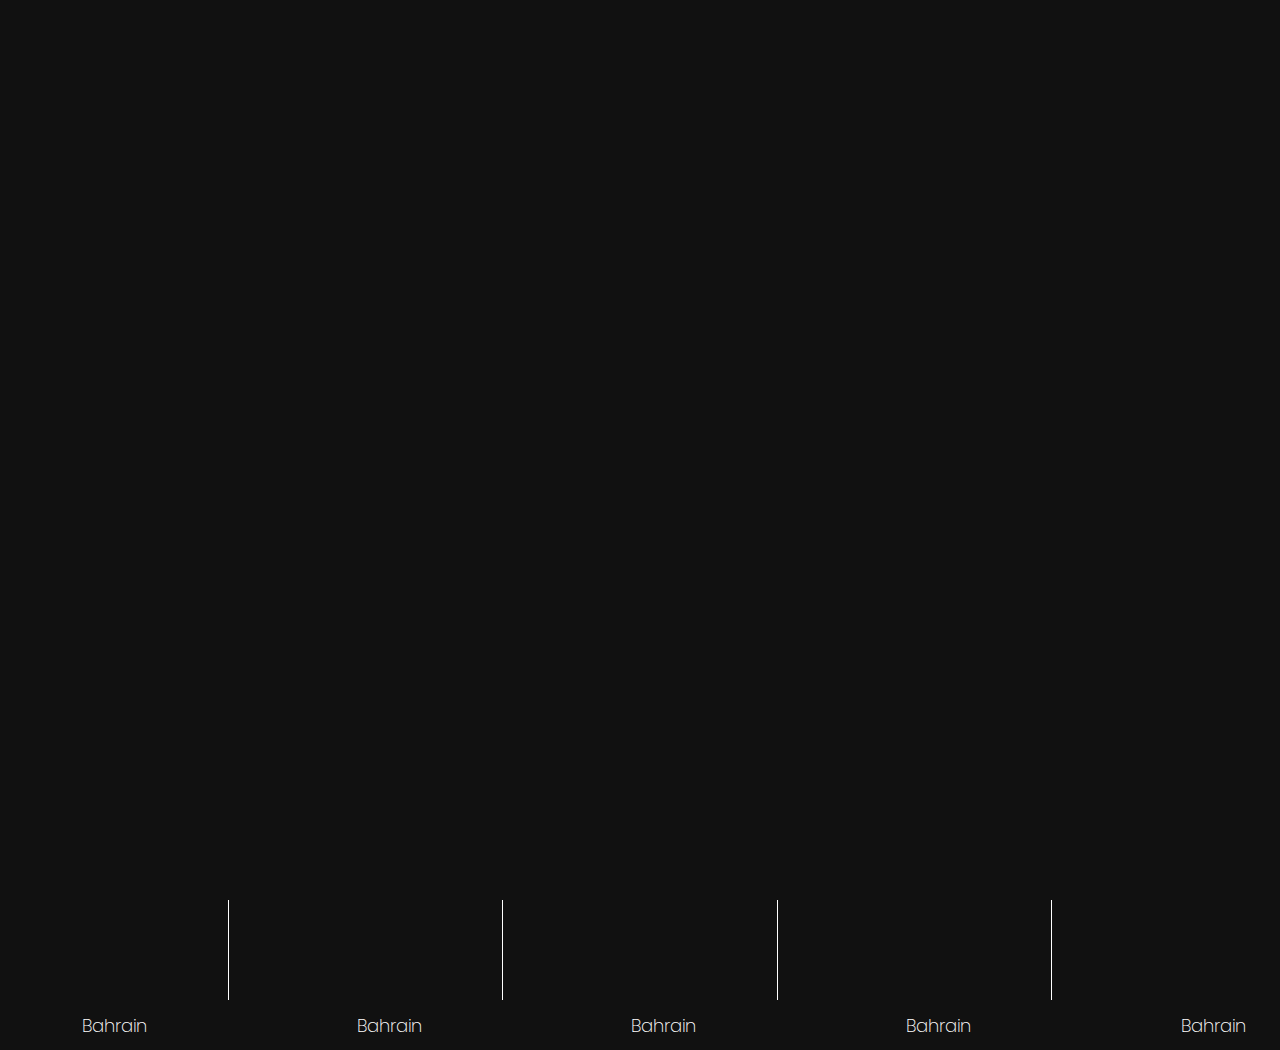
==== index.html @ ccf72995 "Add logo to header Add responsive header" ====
<!DOCTYPE html>
<html lang="en">
<head>
    <meta charset="UTF-8">
    <meta name="viewport" content="width=device-width, initial-scale=1.0">
    <title>Over Takes</title>
    <link rel="stylesheet" href="style.css">
    
</head>
<body>
<div class="animation">
    <div class="left-part-animation"></div>
    <div class="right-part-animation"></div>
</div>

<header>
    <div class="logo">
        <span><a href="#" class="logo-text logo-a poppins-black-italic">OVER&nbsp;</a></span><span><a href="#" class="logo-text logo-b poppins-black-italic">TAKES</a></span>
        <span><a href="#" class="logo-text-small logo-a poppins-black-italic">O</a></span><span><a href="#" class="logo-text-small logo-b poppins-black-italic">T</a></span>

    </div>

    <!-- <h1>Over Takes</h1> -->
    <div class="mid">
        <a>Accueil</a>
        <a>Circuits</a>
        <a>Actualité</a>
        <a>Contact</a>
    </div>

    <div class="profil">
    </div>
</header>

<div class="video-container">
    <div class="fade"></div>
    <video src="media/video/Skyfall  F1 Edit.mp4" autoplay muted loop></video>
</div>

<h2 class="circuit">CIRCUITS</h2>
<div class="circuit-container">
    <div class="line n1">
        <div class="circuit-card">
            <img src="media/Circuit/image.png" alt="Img-circuit" class="img-circuit">
            <div class="info-circuit">
                <img src="media/Flag/bahrain.png" class="flag-circuit" alt="Flag Circuit">
                <h2>Bahrain</h2>
            </div>
        </div>
        <div class="barre"></div>
        <div class="circuit-card">
            <img src="media/Circuit/saudi.png" alt="Img-circuit" class="img-circuit">
            <div class="info-circuit">
                <img src="media/Flag/saudi.png" class="flag-circuit" alt="Flag Circuit">
                <h2>Saudi</h2>
            </div>
        </div>
        <div class="barre"></div>
        <div class="circuit-card">
            <img src="media/Circuit/australian.png" alt="Img-circuit" class="img-circuit">
            <div class="info-circuit">
                <img src="media/Flag/australian.png" class="flag-circuit" alt="Flag Circuit">
                <h2>Australian</h2>
            </div>
        </div>
        <div class="barre"></div>
        <div class="circuit-card">
            <div class="img-circuit"></div>
            <div class="info-circuit">
                <div class="flag-circuit">

                </div>
                <h2>Bahrain</h2>
            </div>
        </div>
        <div class="barre"></div>
        <div class="circuit-card last">
            <div class="img-circuit"></div>
            <div class="info-circuit">
                <div class="flag-circuit">

                </div>
                <h2>Bahrain</h2>
            </div>
        </div>
    </div>
    <div class="line n1">
        <div class="circuit-card">
            <div class="img-circuit"></div>
            <div class="info-circuit">
                <div class="flag-circuit">

                </div>
                <h2>Bahrain</h2>
            </div>
        </div>
        <div class="barre"></div>
        <div class="circuit-card">
            <div class="img-circuit"></div>
            <div class="info-circuit">
                <div class="flag-circuit">

                </div>
                <h2>Bahrain</h2>
            </div>
        </div>
        <div class="barre"></div>
        <div class="circuit-card">
            <div class="img-circuit"></div>
            <div class="info-circuit">
                <div class="flag-circuit">

                </div>
                <h2>Bahrain</h2>
            </div>
        </div>
        <div class="barre"></div>
        <div class="circuit-card">
            <div class="img-circuit"></div>
            <div class="info-circuit">
                <div class="flag-circuit">

                </div>
                <h2>Bahrain</h2>
            </div>
        </div>
        <div class="barre"></div>
        <div class="circuit-card last">
            <div class="img-circuit"></div>
            <div class="info-circuit">
                <div class="flag-circuit">

                </div>
                <h2>Bahrain</h2>
            </div>
        </div>
    </div>
    <div class="line n1">
        <div class="circuit-card">
            <div class="img-circuit"></div>
            <div class="info-circuit">
                <div class="flag-circuit">

                </div>
                <h2>Bahrain</h2>
            </div>
        </div>
        <div class="barre"></div>
        <div class="circuit-card">
            <div class="img-circuit"></div>
            <div class="info-circuit">
                <div class="flag-circuit">

                </div>
                <h2>Bahrain</h2>
            </div>
        </div>
        <div class="barre"></div>
        <div class="circuit-card">
            <div class="img-circuit"></div>
            <div class="info-circuit">
                <div class="flag-circuit">

                </div>
                <h2>Bahrain</h2>
            </div>
        </div>
        <div class="barre"></div>
        <div class="circuit-card">
            <div class="img-circuit"></div>
            <div class="info-circuit">
                <div class="flag-circuit">

                </div>
                <h2>Bahrain</h2>
            </div>
        </div>
        <div class="barre"></div>
        <div class="circuit-card last">
            <div class="img-circuit"></div>
            <div class="info-circuit">
                <div class="flag-circuit">

                </div>
                <h2>Bahrain</h2>
            </div>
        </div>
    </div>
    
</div>
</body>
</html>
---- style.css ----
@import url('https://fonts.googleapis.com/css2?family=Poppins:wght@300;400;500;600;700&display=swap');


*, body {
    padding: 0;
    margin: 0;
    font-family: 'Poppins', sans-serif;
}

body {
    width: 100%;
    min-height: 100vh;
    background-color: #111111;
}
.animation {
    position: fixed;
    top: 0;
    left: 0;
    width: 100%;
    height: 100%;
    z-index: 10000;
    overflow: hidden; /* Cela cache les parties qui dépassent du cadre */
}

.left-part-animation, .right-part-animation {
    position: absolute; /* Changez de 'fixed' à 'absolute' pour pouvoir animer */
    top: 0;
    width: 50%;
    height: 100%;
    animation-duration: 1s; /* Durée de l'animation */
    animation-fill-mode: forwards; /* Laissez les éléments dans leur état final après l'animation */
}

.left-part-animation {
    left: 0;
    background: #111111;
    animation-name: slideOutLeft;
    animation-delay: 1s;
}

.right-part-animation {
    right: 0;
    background: #111111;
    animation-name: slideOutRight;
    animation-delay: 1s;
}

@keyframes slideOutLeft {
    from {
        transform: translateX(0);
    }
    to {
        transform: translateX(-100%);
        display: none;
    }
}

@keyframes slideOutRight {
    from {
        transform: translateX(0);
    }
    to {
        transform: translateX(100%); /* Déplacez la partie droite hors du cadre */
        display: none;
    }
}



header {
    position: fixed;
    width: 100%;
    display: flex;
    height: 80px;
    justify-content: space-between;
    align-items: center;
    z-index: 1000;
}

header .logo {
    display: block;
    font-size: 40px;
    margin-left: 25px;
}

header .logo-text {
    float: left;
}

header .logo-text-small {
    float: left;
    display: none;
}

header .logo-a {
    text-decoration: none;
    color: white;
}

header .logo-b {
    text-decoration: none;
    color: red;
}





header .mid {
    display: flex;
    justify-content: space-around;
    align-items: center;
    width: 450px;
    margin-top: 15px;
    transform: translateX(-15%);
    color: white;
}

header .mid a {
    font-size: 18px;
    font-weight: 100;
}

header .profil {
    width: 50px;
    height: 50px;
    border-radius: 25px;
    background-color: aqua;
    margin-right: 25px;
}

.video-container {
    position: relative; 
    width: 100%;
    max-width: 1920px;
}

.video-container video {
    width: 100%;
}

.fade {
    position: absolute; 
    top: 0;
    left: 0;
    width: 100%;
    height: 100%;
    background: linear-gradient(to bottom, #0707077e 0%, rgba(255, 255, 255, 0) 10%, #111111 100%);
}


.circuit { 
    color : white;
    font-size: 45px;
    font-weight: 300;
    font-style: italic;
    margin-left: 75px ;
}

.circuit:hover {
    transform: scale(2);
}
.circuit-container {
    width: 100%;
    max-width: 1920px;
    height: 800px;
    display: flex;
    flex-direction: column;
    align-items: center;
} 

.line {
    display : flex;
    width: 1350px;
    margin-top: 25px;
    justify-content: space-around;
}

.circuit-card {
    width: 230px;
    height: 250px;
    display: flex;
    flex-direction: column;
    justify-content: center;
    align-items: center;
    position: relative;
}

.barre {
    width: 0;
    height: 70%;
    margin-top: 25px;
    border-right: 1px solid white;    
}

.img-circuit {
    width: 90%;
    
}

.info-circuit {
    position: absolute;
    bottom: 0;
    left: 25px;
    width: 85%;
    height: 20%;
    display: flex;
    align-items: center;
    padding-left: 5%;
    margin-top: 10px;
}
.info-circuit .flag-circuit {
    width: 50px;
    height: 35px;
}
.info-circuit h2{
    color: white;
    font-size: 18px;
    font-weight: 200;
    margin-left: 20px;
}


@media screen and (max-width: 1000px) {
    header .mid {
        display: none;
    }
    
}


@media screen and (max-width: 600px) {
    header .logo-text {
        display: none;
    }
    header .logo-text-small {
        display: block;
    }    
}




.poppins-black-italic {
    font-family: "Poppins", sans-serif;
    font-weight: 900;
    font-style: italic;
  }
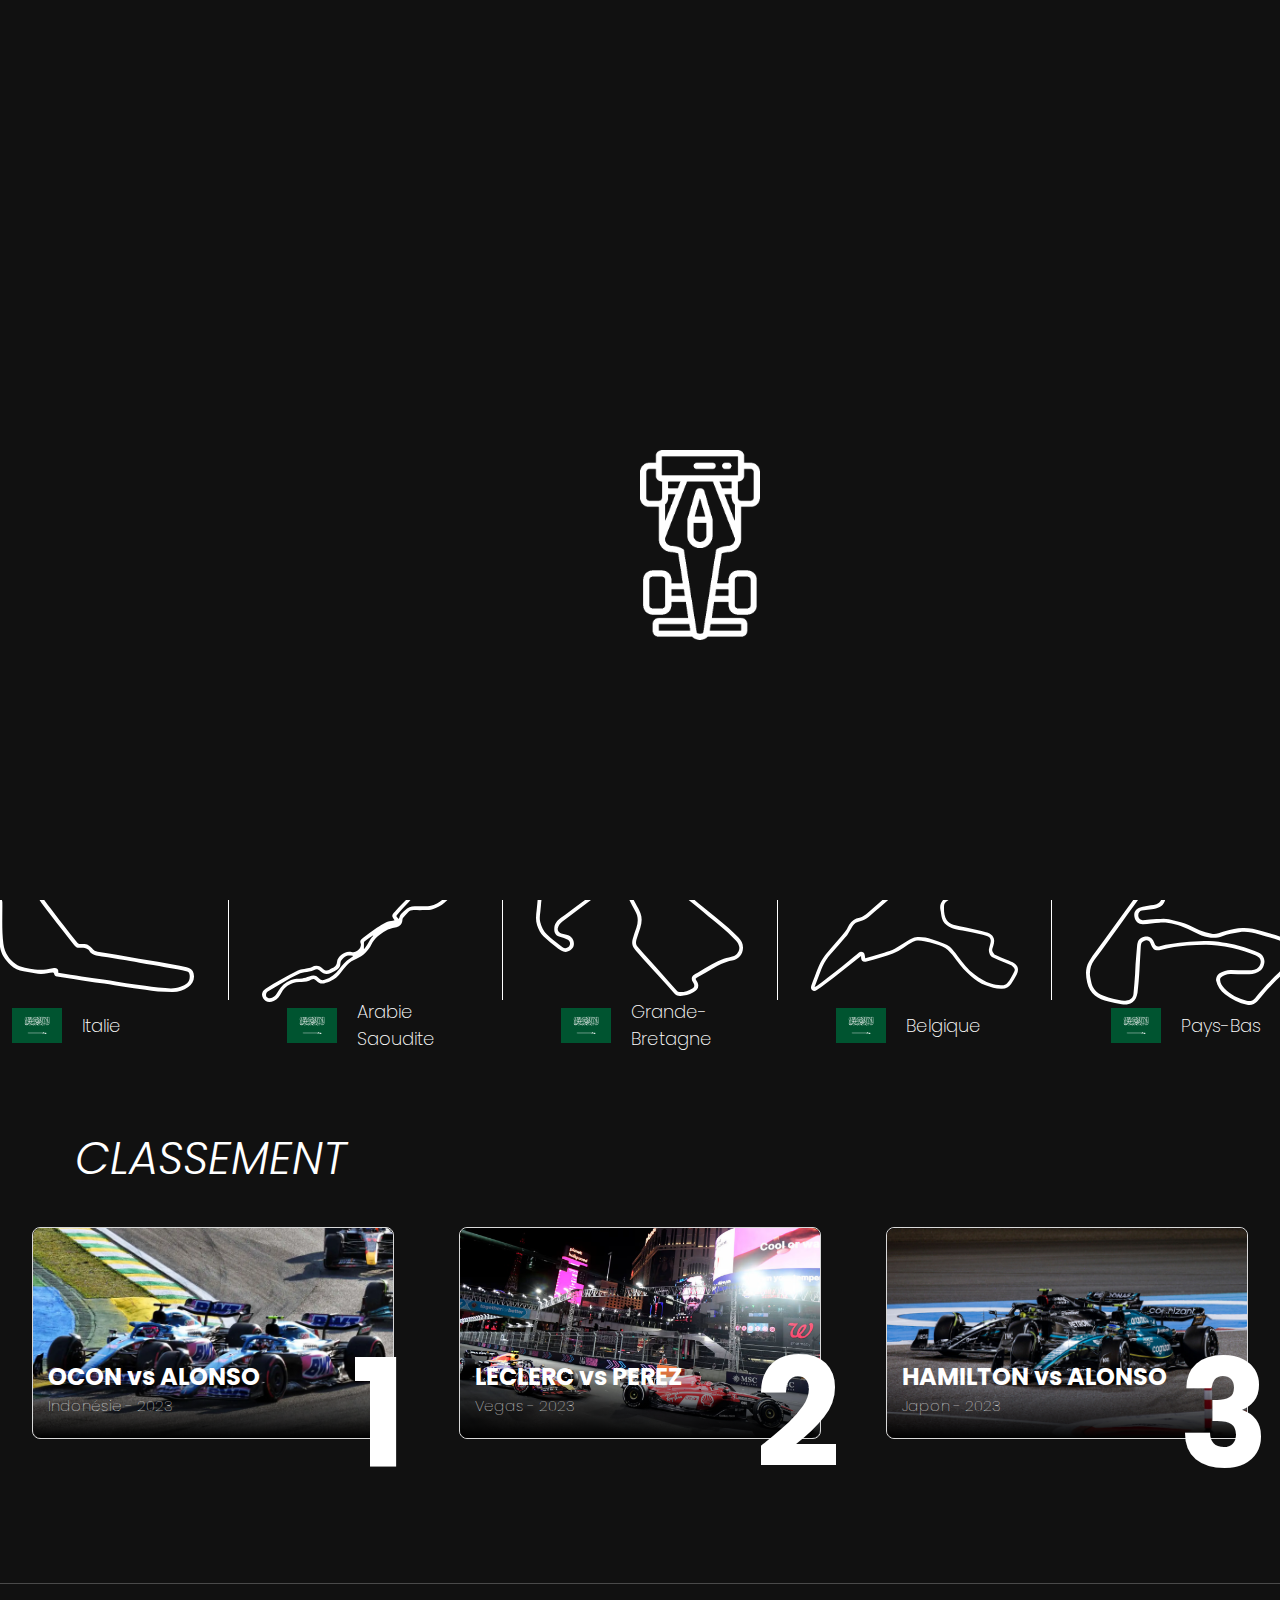
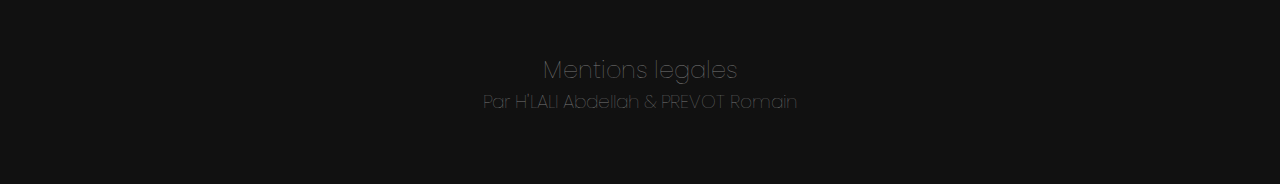
==== commit d7c77bb1: "Second version: update homepage" ====
--- a/index.html
+++ b/index.html
@@ -5,22 +5,18 @@
     <meta name="viewport" content="width=device-width, initial-scale=1.0">
     <title>Over Takes</title>
     <link rel="stylesheet" href="style.css">
-    
 </head>
 <body>
 <div class="animation">
-    <div class="left-part-animation"></div>
-    <div class="right-part-animation"></div>
-</div>
-
-<header>
+    <img src="media/Icon/car2.png" alt="car" class="car-animation">
+    <div class="traine"></div>
+</div>
+
+<header id="Header" class="Header">
     <div class="logo">
         <span><a href="#" class="logo-text logo-a poppins-black-italic">OVER&nbsp;</a></span><span><a href="#" class="logo-text logo-b poppins-black-italic">TAKES</a></span>
         <span><a href="#" class="logo-text-small logo-a poppins-black-italic">O</a></span><span><a href="#" class="logo-text-small logo-b poppins-black-italic">T</a></span>
-
-    </div>
-
-    <!-- <h1>Over Takes</h1> -->
+    </div>
     <div class="mid">
         <a>Accueil</a>
         <a>Circuits</a>
@@ -41,152 +37,169 @@
 <div class="circuit-container">
     <div class="line n1">
         <div class="circuit-card">
-            <img src="media/Circuit/image.png" alt="Img-circuit" class="img-circuit">
+            <img src="media/Circuit/AustraliaTrack.svg" alt="Img-circuit" class="img-circuit">
+            <div class="info-circuit">
+                <img src="media/Flag/australian.png" class="flag-circuit" alt="Flag Circuit">
+                <h2>Australie</h2>
+            </div>
+        </div>
+        <div class="barre"></div>
+        <div class="circuit-card">
+            <img src="media/Circuit/AustriaTrack.svg" alt="Img-circuit" class="img-circuit">
             <div class="info-circuit">
                 <img src="media/Flag/bahrain.png" class="flag-circuit" alt="Flag Circuit">
+                <h2>Autriche</h2>
+            </div>
+        </div>
+        <div class="barre"></div>
+        <div class="circuit-card">
+            <img src="media/Circuit/BahreinTrack.svg" alt="Img-circuit" class="img-circuit">
+            <div class="info-circuit">
+                <img src="media/Flag/saudi.png" class="flag-circuit" alt="Flag Circuit">
                 <h2>Bahrain</h2>
             </div>
         </div>
         <div class="barre"></div>
         <div class="circuit-card">
-            <img src="media/Circuit/saudi.png" alt="Img-circuit" class="img-circuit">
-            <div class="info-circuit">
-                <img src="media/Flag/saudi.png" class="flag-circuit" alt="Flag Circuit">
-                <h2>Saudi</h2>
-            </div>
-        </div>
-        <div class="barre"></div>
-        <div class="circuit-card">
-            <img src="media/Circuit/australian.png" alt="Img-circuit" class="img-circuit">
-            <div class="info-circuit">
-                <img src="media/Flag/australian.png" class="flag-circuit" alt="Flag Circuit">
-                <h2>Australian</h2>
-            </div>
-        </div>
-        <div class="barre"></div>
-        <div class="circuit-card">
-            <div class="img-circuit"></div>
-            <div class="info-circuit">
-                <div class="flag-circuit">
-
-                </div>
-                <h2>Bahrain</h2>
+            <img src="media/Circuit/BakuCityTrack.svg" alt="Img-circuit" class="img-circuit">
+            <div class="info-circuit">
+                <img src="media/Flag/saudi.png" class="flag-circuit" alt="Flag Circuit">
+                <h2>AzerbaÃ¯djan</h2>
             </div>
         </div>
         <div class="barre"></div>
         <div class="circuit-card last">
-            <div class="img-circuit"></div>
-            <div class="info-circuit">
-                <div class="flag-circuit">
-
-                </div>
-                <h2>Bahrain</h2>
+            <img src="media/Circuit/BarcelonaCatalunyaTrack.svg" alt="Img-circuit" class="img-circuit">
+            <div class="info-circuit">
+                <img src="media/Flag/saudi.png" class="flag-circuit" alt="Flag Circuit">
+                <h2>Espagne</h2>
             </div>
         </div>
     </div>
     <div class="line n1">
         <div class="circuit-card">
-            <div class="img-circuit"></div>
-            <div class="info-circuit">
-                <div class="flag-circuit">
-
-                </div>
-                <h2>Bahrain</h2>
-            </div>
-        </div>
-        <div class="barre"></div>
-        <div class="circuit-card">
-            <div class="img-circuit"></div>
-            <div class="info-circuit">
-                <div class="flag-circuit">
-
-                </div>
-                <h2>Bahrain</h2>
-            </div>
-        </div>
-        <div class="barre"></div>
-        <div class="circuit-card">
-            <div class="img-circuit"></div>
-            <div class="info-circuit">
-                <div class="flag-circuit">
-
-                </div>
-                <h2>Bahrain</h2>
-            </div>
-        </div>
-        <div class="barre"></div>
-        <div class="circuit-card">
-            <div class="img-circuit"></div>
-            <div class="info-circuit">
-                <div class="flag-circuit">
-
-                </div>
-                <h2>Bahrain</h2>
+            <img src="media/Circuit/CanadaTrack.svg" alt="Img-circuit" class="img-circuit">
+            <div class="info-circuit">
+                <img src="media/Flag/saudi.png" class="flag-circuit" alt="Flag Circuit">
+                <h2>Canada</h2>
+            </div>
+        </div>
+        <div class="barre"></div>
+        <div class="circuit-card">
+            <img src="media/Circuit/HungaryTrack.svg" alt="Img-circuit" class="img-circuit" style="transform: scale(0.6);">
+            <div class="info-circuit">
+                <img src="media/Flag/saudi.png" class="flag-circuit" alt="Flag Circuit">
+                <h2>Hongrie</h2>
+            </div>
+        </div>
+        <div class="barre"></div>
+        <div class="circuit-card">
+            <img src="media/Circuit/ImolaTrack.svg" alt="Img-circuit" class="img-circuit">
+            <div class="info-circuit">
+                <img src="media/Flag/saudi.png" class="flag-circuit" alt="Flag Circuit">
+                <h2>Emilie-Romagne</h2>
+            </div>
+        </div>
+        <div class="barre"></div>
+        <div class="circuit-card">
+            <img src="media/Circuit/MiamiTrack.svg" alt="Img-circuit" class="img-circuit">
+            <div class="info-circuit">
+                <img src="media/Flag/saudi.png" class="flag-circuit" alt="Flag Circuit">
+                <h2>Miami</h2>
             </div>
         </div>
         <div class="barre"></div>
         <div class="circuit-card last">
-            <div class="img-circuit"></div>
-            <div class="info-circuit">
-                <div class="flag-circuit">
-
-                </div>
-                <h2>Bahrain</h2>
+            <img src="media/Circuit/MonacoTrack.svg" alt="Img-circuit" class="img-circuit">
+            <div class="info-circuit">
+                <img src="media/Flag/saudi.png" class="flag-circuit" alt="Flag Circuit">
+                <h2>Monaco</h2>
             </div>
         </div>
     </div>
     <div class="line n1">
         <div class="circuit-card">
-            <div class="img-circuit"></div>
-            <div class="info-circuit">
-                <div class="flag-circuit">
-
-                </div>
-                <h2>Bahrain</h2>
-            </div>
-        </div>
-        <div class="barre"></div>
-        <div class="circuit-card">
-            <div class="img-circuit"></div>
-            <div class="info-circuit">
-                <div class="flag-circuit">
-
-                </div>
-                <h2>Bahrain</h2>
-            </div>
-        </div>
-        <div class="barre"></div>
-        <div class="circuit-card">
-            <div class="img-circuit"></div>
-            <div class="info-circuit">
-                <div class="flag-circuit">
-
-                </div>
-                <h2>Bahrain</h2>
-            </div>
-        </div>
-        <div class="barre"></div>
-        <div class="circuit-card">
-            <div class="img-circuit"></div>
-            <div class="info-circuit">
-                <div class="flag-circuit">
-
-                </div>
-                <h2>Bahrain</h2>
+            <img src="media/Circuit/MonzaTrack.svg" alt="Img-circuit" class="img-circuit">
+            <div class="info-circuit">
+                <img src="media/Flag/saudi.png" class="flag-circuit" alt="Flag Circuit">
+                <h2>Italie</h2>
+            </div>
+        </div>
+        <div class="barre"></div>
+        <div class="circuit-card">
+            <img src="media/Circuit/SaudiArabiaTrack.svg" alt="Img-circuit" class="img-circuit">
+            <div class="info-circuit">
+                <img src="media/Flag/saudi.png" class="flag-circuit" alt="Flag Circuit">
+                <h2>Arabie Saoudite</h2>
+            </div>
+        </div>
+        <div class="barre"></div>
+        <div class="circuit-card">
+            <img src="media/Circuit/SilverstoneTrack.svg" alt="Img-circuit" class="img-circuit">
+            <div class="info-circuit">
+                <img src="media/Flag/saudi.png" class="flag-circuit" alt="Flag Circuit">
+                <h2>Grande-Bretagne</h2>
+            </div>
+        </div>
+        <div class="barre"></div>
+        <div class="circuit-card">
+            <img src="media/Circuit/SpaFrancorchampTrack.svg" alt="Img-circuit" class="img-circuit">
+            <div class="info-circuit">
+                <img src="media/Flag/saudi.png" class="flag-circuit" alt="Flag Circuit">
+                <h2>Belgique</h2>
             </div>
         </div>
         <div class="barre"></div>
         <div class="circuit-card last">
-            <div class="img-circuit"></div>
-            <div class="info-circuit">
-                <div class="flag-circuit">
-
-                </div>
-                <h2>Bahrain</h2>
+            <img src="media/Circuit/ZandvoortTrack.svg" alt="Img-circuit" class="img-circuit">
+            <div class="info-circuit">
+                <img src="media/Flag/saudi.png" class="flag-circuit" alt="Flag Circuit">
+                <h2>Pays-Bas</h2>
             </div>
         </div>
     </div>
     
 </div>
+
+
+<h2 class="circuit classement">CLASSEMENT</h2>
+<div class="top-overtake">
+    <a href="">
+        <div class="overtake-card top1">
+            <img src="media/Image/c.webp" alt="image" class="minia">
+            <div class="top-overtake-desc">
+                <h2>OCON vs ALONSO</h2>
+                <h6>Indonésie - 2023</h6>
+            </div>
+            <h3 class="ranking">1</h3>
+        </div>
+    </a>
+    <a href="">
+        <div class="overtake-card top2">
+            <img src="media/Image/leclerc-vs-perez.avif" alt="image" class="minia">
+            <div class="top-overtake-desc">
+                <h2>LECLERC vs PEREZ</h2>
+                <h6>Vegas - 2023</h6>
+            </div>
+            <h3 class="ranking">2</h3>
+        </div>
+    </a>
+    <a href="">    
+        <div class="overtake-card top3">
+            <img src="media/Image/hamilton-vs-alonso.jpeg" alt="image" class="minia">
+            <div class="top-overtake-desc">
+                <h2>HAMILTON vs ALONSO</h2>
+                <h6>Japon - 2023</h6>
+            </div>
+            <h3 class="ranking">3</h3>
+        </div>
+    </a>
+</div>
+
+<footer>
+    <h2>Mentions legales</h2>
+    <h3>Par H'LALI Abdellah & PREVOT Romain</h3>
+</footer>
+<script src="script.js"></script>
 </body>
 </html>--- a/style.css
+++ b/style.css
@@ -19,53 +19,77 @@
     width: 100%;
     height: 100%;
     z-index: 10000;
+    background: #111111;
     overflow: hidden; /* Cela cache les parties qui dépassent du cadre */
-}
-
-.left-part-animation, .right-part-animation {
-    position: absolute; /* Changez de 'fixed' à 'absolute' pour pouvoir animer */
-    top: 0;
-    width: 50%;
-    height: 100%;
+    animation-name: getOut;
     animation-duration: 1s; /* Durée de l'animation */
-    animation-fill-mode: forwards; /* Laissez les éléments dans leur état final après l'animation */
-}
-
-.left-part-animation {
-    left: 0;
-    background: #111111;
-    animation-name: slideOutLeft;
-    animation-delay: 1s;
-}
-
-.right-part-animation {
-    right: 0;
-    background: #111111;
-    animation-name: slideOutRight;
-    animation-delay: 1s;
-}
-
-@keyframes slideOutLeft {
+    animation-delay: 1.5s;
+    animation-fill-mode: forwards; /* Garde la dernière image de l'animation */
+}
+
+@keyframes getOut {
     from {
-        transform: translateX(0);
+        transform: translateY(0); /* Commence depuis la position initiale */
     }
     to {
-        transform: translateX(-100%);
-        display: none;
-    }
-}
-
-@keyframes slideOutRight {
-    from {
-        transform: translateX(0);
-    }
-    to {
-        transform: translateX(100%); /* Déplacez la partie droite hors du cadre */
-        display: none;
-    }
-}
-
-
+        transform: translateY(-100%); /* Déplacez la partie vers le haut pour la cacher */
+    }
+}
+
+.car-animation {
+    position: absolute;
+    top:50%;
+    left: 50%;
+    width: 120px;
+    animation-name: carAnimation;
+    animation-duration: 4s; /* Durée de l'animation */
+    animation-fill-mode: forwards; /* Garde la dernière image de l'animation */
+}
+
+@keyframes carAnimation {
+    0% {
+        transform: translate(-50%, 100vh) scale(0.5) rotate(180deg); /* Commence depuis la position initiale */
+    }
+    40% {
+        transform: translate(-50%, -50%) scale(0.5) rotate(180deg); /* Déplacez la partie vers le haut pour la cacher */
+    }
+    60% {
+        transform: translate(-50%, -50%) scale(0.5) rotate(180deg); /* Déplacez la partie vers le haut pour la cacher */
+    }
+    100% {
+        transform: translate(-50%, -100vh) scale(0.5) rotate(180deg);
+    }
+}
+
+.traine {
+    position: absolute;
+    bottom: 0;
+    left: 50%;
+    width: 3px;
+    height: 50%;
+    border: 1px solid white;
+    background: white;
+    transform: translateY(100%);
+    animation-name: traineAnimation;
+    animation-duration: 4s; /* Durée de l'animation */
+    animation-delay: 0.348s;
+    animation-fill-mode: forwards;   
+}
+
+@keyframes traineAnimation {
+    0% {
+        transform: translate(-50%, 100%) ; /* Commence depuis la position initiale */
+    }
+    40% {
+        transform: translate(-50%, 0) ; /* Déplacez la partie vers le haut pour la cacher */
+    }
+    60% {
+        transform: translate(-50%, 0); /* Déplacez la partie vers le haut pour la cacher */
+    }
+    100% {
+        transform: translate(-50%, 0);
+    }
+}
 
 header {
     position: fixed;
@@ -75,12 +99,28 @@
     justify-content: space-between;
     align-items: center;
     z-index: 1000;
-}
-
+    transition: background-color 0.5s ease, box-shadow 0.5s ease, border-bottom 0.5s ease; /* Ajoute une transition de 0.5 seconde */
+}
+
+header.scrolled {
+    background-color: #0f0f0f;
+    border-bottom: 1px solid rgb(29, 29, 29);
+    box-shadow: 1px 1px 20px 10px rgba(0, 0, 0, 0.20);
+    transition: background-color 0.5s ease, box-shadow 0.5s ease; 
+}
+
+header h1 {
+
+}
 header .logo {
     display: block;
     font-size: 40px;
     margin-left: 25px;
+    font-weight: 900;
+    font-style: italic;
+    -webkit-user-select: none; /* Safari */
+    -ms-user-select: none; /* IE 10 and IE 11 */
+    user-select: none; /* Standard syntax */
 }
 
 header .logo-text {
@@ -102,16 +142,11 @@
     color: red;
 }
 
-
-
-
-
 header .mid {
     display: flex;
     justify-content: space-around;
     align-items: center;
     width: 450px;
-    margin-top: 15px;
     transform: translateX(-15%);
     color: white;
 }
@@ -119,6 +154,11 @@
 header .mid a {
     font-size: 18px;
     font-weight: 100;
+    transition: text-shadow 0.15s ease;
+}
+header .mid a:hover {
+    cursor: pointer;
+    text-shadow: 0px 0px 3px rgba(255, 255, 255, 0.593);
 }
 
 header .profil {
@@ -148,7 +188,6 @@
     background: linear-gradient(to bottom, #0707077e 0%, rgba(255, 255, 255, 0) 10%, #111111 100%);
 }
 
-
 .circuit { 
     color : white;
     font-size: 45px;
@@ -157,9 +196,6 @@
     margin-left: 75px ;
 }
 
-.circuit:hover {
-    transform: scale(2);
-}
 .circuit-container {
     width: 100%;
     max-width: 1920px;
@@ -173,6 +209,7 @@
     display : flex;
     width: 1350px;
     margin-top: 25px;
+    display: flex;
     justify-content: space-around;
 }
 
@@ -184,6 +221,11 @@
     justify-content: center;
     align-items: center;
     position: relative;
+    transition: filter 1s ease; /* Appliquer une transition à la propriété filter */
+}
+
+.circuit-card:hover .img-circuit {
+    filter: drop-shadow(0px 0px 5px rgba(255, 255, 255, 0.408));
 }
 
 .barre {
@@ -195,7 +237,9 @@
 
 .img-circuit {
     width: 90%;
-    
+}
+.img-circuit:hover {
+    cursor: pointer;
 }
 
 .info-circuit {
@@ -219,8 +263,89 @@
     font-weight: 200;
     margin-left: 20px;
 }
-
-
+.info-circuit:hover {
+    cursor: pointer;
+}
+
+
+.circuit.classement  {
+    margin-top: 100px;
+    margin-bottom: -10px; /* j'ai bidouiller donc c peut etre a refaire */
+}
+.top-overtake {
+    width: 100%;
+    max-width: 1920px;
+    height: 300px;
+    margin-top: 0;
+    display: flex;
+    justify-content: space-around;
+    align-items: center;
+}
+
+.overtake-card {
+    position: relative;
+    width: 360px;
+    height: 210px;
+    border-radius: 8px;
+    border: 1px solid rgb(217, 217, 217);
+}
+
+.minia {
+    width: 100%;
+    height: 100%;
+    background-color: rgb(57, 57, 57);
+    border-radius: 8px;
+}
+.top-overtake-desc {
+    position: absolute;
+    bottom: 0;
+    left: 0;
+    width: 100%;
+    height: 40%;
+    border-radius: 0 0 8px 8px;
+    background: linear-gradient(to bottom, #07070700 0%, rgba(255, 255, 255, 0) 10%, #000000 100%);
+    color: white;
+}
+
+.top-overtake-desc h2{
+    margin: 5px 0 0 15px;
+}
+.top-overtake-desc h6{
+    margin: 0 0 0 15px;
+    font-size: 15px;
+    font-weight: 100;
+}
+.ranking {
+    position: absolute;
+    right: 0;
+    bottom: 0;
+    transform: translate(25%, 40%);
+    font-size: 150px;
+    color: white;
+}
+
+
+footer {
+    width: 100%;
+    height: 200px;
+    display: flex;
+    flex-direction: column;
+    justify-content: center;
+    align-items: center;
+    margin-top: 100px;
+
+    color: rgb(122, 122, 122);
+    border-top: 1px solid rgb(74, 74, 74);
+}
+footer h2 {
+    font-weight: 100;
+}
+footer h3 {
+    font-weight: 100;
+}
+
+
+/* AJOUT OBLIGATOIRE */
 @media screen and (max-width: 1000px) {
     header .mid {
         display: none;
@@ -228,7 +353,6 @@
     
 }
 
-
 @media screen and (max-width: 600px) {
     header .logo-text {
         display: none;
@@ -236,14 +360,4 @@
     header .logo-text-small {
         display: block;
     }    
-}
-
-
-
-
-.poppins-black-italic {
-    font-family: "Poppins", sans-serif;
-    font-weight: 900;
-    font-style: italic;
-  }
-  +}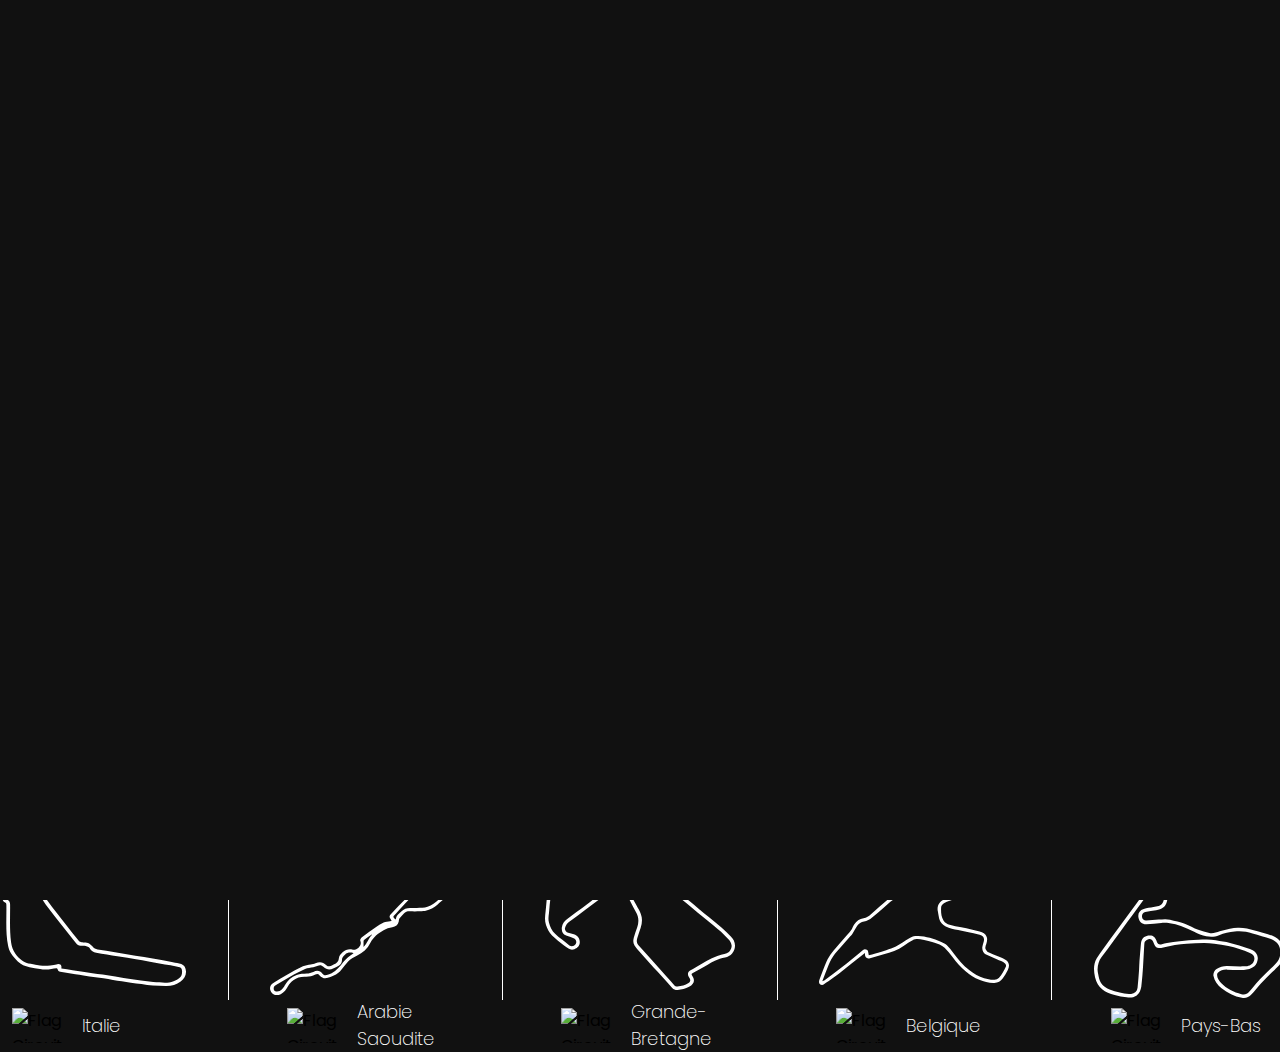
==== commit d050682a: "Add tracks and country flags" ====
--- a/index.html
+++ b/index.html
@@ -5,25 +5,25 @@
     <meta name="viewport" content="width=device-width, initial-scale=1.0">
     <title>Over Takes</title>
     <link rel="stylesheet" href="style.css">
+    
 </head>
 <body>
 <div class="animation">
-    <img src="media/Icon/car2.png" alt="car" class="car-animation">
-    <div class="traine"></div>
+    <div class="left-part-animation"></div>
+    <div class="right-part-animation"></div>
 </div>
 
-<header id="Header" class="Header">
+<header>
     <div class="logo">
         <span><a href="#" class="logo-text logo-a poppins-black-italic">OVER&nbsp;</a></span><span><a href="#" class="logo-text logo-b poppins-black-italic">TAKES</a></span>
         <span><a href="#" class="logo-text-small logo-a poppins-black-italic">O</a></span><span><a href="#" class="logo-text-small logo-b poppins-black-italic">T</a></span>
     </div>
     <div class="mid">
-        <a>Accueil</a>
-        <a>Circuits</a>
-        <a>Actualité</a>
-        <a>Contact</a>
+        <a href="#">Accueil</a>
+        <a href="#">Circuits</a>
+        <a href="#">Actualité</a>
+        <a href="#">Contact</a>
     </div>
-
     <div class="profil">
     </div>
 </header>
@@ -33,173 +33,134 @@
     <video src="media/video/Skyfall  F1 Edit.mp4" autoplay muted loop></video>
 </div>
 
+
 <h2 class="circuit">CIRCUITS</h2>
+
 <div class="circuit-container">
     <div class="line n1">
         <div class="circuit-card">
-            <img src="media/Circuit/AustraliaTrack.svg" alt="Img-circuit" class="img-circuit">
+            <img src="media/tracks/AustraliaTrack.svg" alt="Img-circuit" class="img-circuit">
             <div class="info-circuit">
-                <img src="media/Flag/australian.png" class="flag-circuit" alt="Flag Circuit">
+                <img src="media/flag/australiaFlag.png" class="flag-circuit" alt="Flag Circuit">
                 <h2>Australie</h2>
             </div>
         </div>
         <div class="barre"></div>
         <div class="circuit-card">
-            <img src="media/Circuit/AustriaTrack.svg" alt="Img-circuit" class="img-circuit">
+            <img src="media/tracks/AustriaTrack.svg" alt="Img-circuit" class="img-circuit">
             <div class="info-circuit">
-                <img src="media/Flag/bahrain.png" class="flag-circuit" alt="Flag Circuit">
+                <img src="media/flag/saudiArabiaFlag.png" class="flag-circuit" alt="Flag Circuit">
                 <h2>Autriche</h2>
             </div>
         </div>
         <div class="barre"></div>
         <div class="circuit-card">
-            <img src="media/Circuit/BahreinTrack.svg" alt="Img-circuit" class="img-circuit">
+            <img src="media/tracks/BahreinTrack.svg" alt="Img-circuit" class="img-circuit">
             <div class="info-circuit">
-                <img src="media/Flag/saudi.png" class="flag-circuit" alt="Flag Circuit">
+                <img src="media/flag/bahreinFlag.png" class="flag-circuit" alt="Flag Circuit">
                 <h2>Bahrain</h2>
             </div>
         </div>
         <div class="barre"></div>
         <div class="circuit-card">
-            <img src="media/Circuit/BakuCityTrack.svg" alt="Img-circuit" class="img-circuit">
+            <img src="media/tracks/BakuCityTrack.svg" alt="Img-circuit" class="img-circuit">
             <div class="info-circuit">
-                <img src="media/Flag/saudi.png" class="flag-circuit" alt="Flag Circuit">
-                <h2>AzerbaÃ¯djan</h2>
+                <img src="media/flag/azerbaijanFlag.png" class="flag-circuit" alt="Flag Circuit">
+                <h2>Azerbaïdjan</h2>
             </div>
         </div>
         <div class="barre"></div>
         <div class="circuit-card last">
-            <img src="media/Circuit/BarcelonaCatalunyaTrack.svg" alt="Img-circuit" class="img-circuit">
+            <img src="media/tracks/BarcelonaCatalunyaTrack.svg" alt="Img-circuit" class="img-circuit">
             <div class="info-circuit">
-                <img src="media/Flag/saudi.png" class="flag-circuit" alt="Flag Circuit">
+                <img src="media/flag/spainFlag.png" class="flag-circuit" alt="Flag Circuit">
                 <h2>Espagne</h2>
             </div>
         </div>
     </div>
     <div class="line n1">
         <div class="circuit-card">
-            <img src="media/Circuit/CanadaTrack.svg" alt="Img-circuit" class="img-circuit">
+            <img src="media/tracks/CanadaTrack.svg" alt="Img-circuit" class="img-circuit">
             <div class="info-circuit">
-                <img src="media/Flag/saudi.png" class="flag-circuit" alt="Flag Circuit">
+                <img src="media/flag/canadaFlag.png" class="flag-circuit" alt="Flag Circuit">
                 <h2>Canada</h2>
             </div>
         </div>
         <div class="barre"></div>
         <div class="circuit-card">
-            <img src="media/Circuit/HungaryTrack.svg" alt="Img-circuit" class="img-circuit" style="transform: scale(0.6);">
+            <img src="media/tracks/HungaryTrack.svg" alt="Img-circuit" class="img-circuit" style="transform: scale(0.6);">
             <div class="info-circuit">
-                <img src="media/Flag/saudi.png" class="flag-circuit" alt="Flag Circuit">
+                <img src="media/flag/hungaryFlag.png" class="flag-circuit" alt="Flag Circuit">
                 <h2>Hongrie</h2>
             </div>
         </div>
         <div class="barre"></div>
         <div class="circuit-card">
-            <img src="media/Circuit/ImolaTrack.svg" alt="Img-circuit" class="img-circuit">
+            <img src="media/tracks/ImolaTrack.svg" alt="Img-circuit" class="img-circuit">
             <div class="info-circuit">
-                <img src="media/Flag/saudi.png" class="flag-circuit" alt="Flag Circuit">
+                <img src="media/flag/italyFlag.png" class="flag-circuit" alt="Flag Circuit">
                 <h2>Emilie-Romagne</h2>
             </div>
         </div>
         <div class="barre"></div>
         <div class="circuit-card">
-            <img src="media/Circuit/MiamiTrack.svg" alt="Img-circuit" class="img-circuit">
+            <img src="media/tracks/MiamiTrack.svg" alt="Img-circuit" class="img-circuit">
             <div class="info-circuit">
-                <img src="media/Flag/saudi.png" class="flag-circuit" alt="Flag Circuit">
+                <img src="media/flag/floridaFlag.png" class="flag-circuit" alt="Flag Circuit">
                 <h2>Miami</h2>
             </div>
         </div>
         <div class="barre"></div>
         <div class="circuit-card last">
-            <img src="media/Circuit/MonacoTrack.svg" alt="Img-circuit" class="img-circuit">
+            <img src="media/tracks/MonacoTrack.svg" alt="Img-circuit" class="img-circuit">
             <div class="info-circuit">
-                <img src="media/Flag/saudi.png" class="flag-circuit" alt="Flag Circuit">
+                <img src="media/flag/monacoFlag.png" class="flag-circuit" alt="Flag Circuit">
                 <h2>Monaco</h2>
             </div>
         </div>
     </div>
     <div class="line n1">
         <div class="circuit-card">
-            <img src="media/Circuit/MonzaTrack.svg" alt="Img-circuit" class="img-circuit">
+            <img src="media/tracks/MonzaTrack.svg" alt="Img-circuit" class="img-circuit">
             <div class="info-circuit">
-                <img src="media/Flag/saudi.png" class="flag-circuit" alt="Flag Circuit">
+                <img src="media/flag/italyFlag.png" class="flag-circuit" alt="Flag Circuit">
                 <h2>Italie</h2>
             </div>
         </div>
         <div class="barre"></div>
         <div class="circuit-card">
-            <img src="media/Circuit/SaudiArabiaTrack.svg" alt="Img-circuit" class="img-circuit">
+            <img src="media/tracks/SaudiArabiaTrack.svg" alt="Img-circuit" class="img-circuit">
             <div class="info-circuit">
-                <img src="media/Flag/saudi.png" class="flag-circuit" alt="Flag Circuit">
+                <img src="media/flag/saudiArabiaFlag.png" class="flag-circuit" alt="Flag Circuit">
                 <h2>Arabie Saoudite</h2>
             </div>
         </div>
         <div class="barre"></div>
         <div class="circuit-card">
-            <img src="media/Circuit/SilverstoneTrack.svg" alt="Img-circuit" class="img-circuit">
+            <img src="media/tracks/SilverstoneTrack.svg" alt="Img-circuit" class="img-circuit">
             <div class="info-circuit">
-                <img src="media/Flag/saudi.png" class="flag-circuit" alt="Flag Circuit">
+                <img src="media/flag/unitedKingdomFlag.png" class="flag-circuit" alt="Flag Circuit">
                 <h2>Grande-Bretagne</h2>
             </div>
         </div>
         <div class="barre"></div>
         <div class="circuit-card">
-            <img src="media/Circuit/SpaFrancorchampTrack.svg" alt="Img-circuit" class="img-circuit">
+            <img src="media/tracks/SpaFrancorchampTrack.svg" alt="Img-circuit" class="img-circuit">
             <div class="info-circuit">
-                <img src="media/Flag/saudi.png" class="flag-circuit" alt="Flag Circuit">
+                <img src="media/flag/belgiumFlag.png" class="flag-circuit" alt="Flag Circuit">
                 <h2>Belgique</h2>
             </div>
         </div>
         <div class="barre"></div>
         <div class="circuit-card last">
-            <img src="media/Circuit/ZandvoortTrack.svg" alt="Img-circuit" class="img-circuit">
+            <img src="media/tracks/ZandvoortTrack.svg" alt="Img-circuit" class="img-circuit">
             <div class="info-circuit">
-                <img src="media/Flag/saudi.png" class="flag-circuit" alt="Flag Circuit">
+                <img src="media/flag/netherlandsFlag.png" class="flag-circuit" alt="Flag Circuit">
                 <h2>Pays-Bas</h2>
             </div>
         </div>
     </div>
     
 </div>
-
-
-<h2 class="circuit classement">CLASSEMENT</h2>
-<div class="top-overtake">
-    <a href="">
-        <div class="overtake-card top1">
-            <img src="media/Image/c.webp" alt="image" class="minia">
-            <div class="top-overtake-desc">
-                <h2>OCON vs ALONSO</h2>
-                <h6>Indonésie - 2023</h6>
-            </div>
-            <h3 class="ranking">1</h3>
-        </div>
-    </a>
-    <a href="">
-        <div class="overtake-card top2">
-            <img src="media/Image/leclerc-vs-perez.avif" alt="image" class="minia">
-            <div class="top-overtake-desc">
-                <h2>LECLERC vs PEREZ</h2>
-                <h6>Vegas - 2023</h6>
-            </div>
-            <h3 class="ranking">2</h3>
-        </div>
-    </a>
-    <a href="">    
-        <div class="overtake-card top3">
-            <img src="media/Image/hamilton-vs-alonso.jpeg" alt="image" class="minia">
-            <div class="top-overtake-desc">
-                <h2>HAMILTON vs ALONSO</h2>
-                <h6>Japon - 2023</h6>
-            </div>
-            <h3 class="ranking">3</h3>
-        </div>
-    </a>
-</div>
-
-<footer>
-    <h2>Mentions legales</h2>
-    <h3>Par H'LALI Abdellah & PREVOT Romain</h3>
-</footer>
-<script src="script.js"></script>
 </body>
 </html>--- a/style.css
+++ b/style.css
@@ -12,6 +12,7 @@
     min-height: 100vh;
     background-color: #111111;
 }
+
 .animation {
     position: fixed;
     top: 0;
@@ -19,77 +20,52 @@
     width: 100%;
     height: 100%;
     z-index: 10000;
+    overflow: hidden; /* Cela cache les parties qui dépassent du cadre */
+}
+
+.left-part-animation, .right-part-animation {
+    position: absolute; /* Changez de 'fixed' à 'absolute' pour pouvoir animer */
+    top: 0;
+    width: 50%;
+    height: 100%;
+    animation-duration: 1s; /* Durée de l'animation */
+    animation-fill-mode: forwards; /* Laissez les éléments dans leur état final après l'animation */
     background: #111111;
-    overflow: hidden; /* Cela cache les parties qui dépassent du cadre */
-    animation-name: getOut;
-    animation-duration: 1s; /* Durée de l'animation */
-    animation-delay: 1.5s;
-    animation-fill-mode: forwards; /* Garde la dernière image de l'animation */
-}
-
-@keyframes getOut {
+    animation-delay: 1s;
+
+}
+
+.left-part-animation {
+    left: 0;
+    animation-name: slideOutLeft;
+}
+
+.right-part-animation {
+    right: 0;
+    animation-name: slideOutRight;
+}
+
+@keyframes slideOutLeft {
     from {
-        transform: translateY(0); /* Commence depuis la position initiale */
+        transform: translateX(0);
     }
     to {
-        transform: translateY(-100%); /* Déplacez la partie vers le haut pour la cacher */
-    }
-}
-
-.car-animation {
-    position: absolute;
-    top:50%;
-    left: 50%;
-    width: 120px;
-    animation-name: carAnimation;
-    animation-duration: 4s; /* Durée de l'animation */
-    animation-fill-mode: forwards; /* Garde la dernière image de l'animation */
-}
-
-@keyframes carAnimation {
-    0% {
-        transform: translate(-50%, 100vh) scale(0.5) rotate(180deg); /* Commence depuis la position initiale */
-    }
-    40% {
-        transform: translate(-50%, -50%) scale(0.5) rotate(180deg); /* Déplacez la partie vers le haut pour la cacher */
-    }
-    60% {
-        transform: translate(-50%, -50%) scale(0.5) rotate(180deg); /* Déplacez la partie vers le haut pour la cacher */
-    }
-    100% {
-        transform: translate(-50%, -100vh) scale(0.5) rotate(180deg);
-    }
-}
-
-.traine {
-    position: absolute;
-    bottom: 0;
-    left: 50%;
-    width: 3px;
-    height: 50%;
-    border: 1px solid white;
-    background: white;
-    transform: translateY(100%);
-    animation-name: traineAnimation;
-    animation-duration: 4s; /* Durée de l'animation */
-    animation-delay: 0.348s;
-    animation-fill-mode: forwards;   
-}
-
-@keyframes traineAnimation {
-    0% {
-        transform: translate(-50%, 100%) ; /* Commence depuis la position initiale */
-    }
-    40% {
-        transform: translate(-50%, 0) ; /* Déplacez la partie vers le haut pour la cacher */
-    }
-    60% {
-        transform: translate(-50%, 0); /* Déplacez la partie vers le haut pour la cacher */
-    }
-    100% {
-        transform: translate(-50%, 0);
-    }
-}
+        transform: translateX(-100vh);
+        display: none;
+    }
+}
+
+@keyframes slideOutRight {
+    from {
+        transform: translateX(0);
+    }
+    to {
+        transform: translateX(100vh); /* Déplacez la partie droite hors du cadre */
+        display: none;
+    }
+}
+
+
 
 header {
     position: fixed;
@@ -99,28 +75,12 @@
     justify-content: space-between;
     align-items: center;
     z-index: 1000;
-    transition: background-color 0.5s ease, box-shadow 0.5s ease, border-bottom 0.5s ease; /* Ajoute une transition de 0.5 seconde */
-}
-
-header.scrolled {
-    background-color: #0f0f0f;
-    border-bottom: 1px solid rgb(29, 29, 29);
-    box-shadow: 1px 1px 20px 10px rgba(0, 0, 0, 0.20);
-    transition: background-color 0.5s ease, box-shadow 0.5s ease; 
-}
-
-header h1 {
-
-}
+}
+
 header .logo {
     display: block;
     font-size: 40px;
     margin-left: 25px;
-    font-weight: 900;
-    font-style: italic;
-    -webkit-user-select: none; /* Safari */
-    -ms-user-select: none; /* IE 10 and IE 11 */
-    user-select: none; /* Standard syntax */
 }
 
 header .logo-text {
@@ -142,11 +102,13 @@
     color: red;
 }
 
+
 header .mid {
     display: flex;
     justify-content: space-around;
     align-items: center;
     width: 450px;
+    margin-top: 15px;
     transform: translateX(-15%);
     color: white;
 }
@@ -154,11 +116,12 @@
 header .mid a {
     font-size: 18px;
     font-weight: 100;
-    transition: text-shadow 0.15s ease;
-}
+    color: white;
+    text-decoration: none;
+}
+
 header .mid a:hover {
-    cursor: pointer;
-    text-shadow: 0px 0px 3px rgba(255, 255, 255, 0.593);
+    color: red;
 }
 
 header .profil {
@@ -188,6 +151,7 @@
     background: linear-gradient(to bottom, #0707077e 0%, rgba(255, 255, 255, 0) 10%, #111111 100%);
 }
 
+
 .circuit { 
     color : white;
     font-size: 45px;
@@ -196,9 +160,12 @@
     margin-left: 75px ;
 }
 
+.circuit:hover {
+    transform: scale(2);
+}
+
 .circuit-container {
     width: 100%;
-    max-width: 1920px;
     height: 800px;
     display: flex;
     flex-direction: column;
@@ -209,7 +176,6 @@
     display : flex;
     width: 1350px;
     margin-top: 25px;
-    display: flex;
     justify-content: space-around;
 }
 
@@ -221,11 +187,6 @@
     justify-content: center;
     align-items: center;
     position: relative;
-    transition: filter 1s ease; /* Appliquer une transition à la propriété filter */
-}
-
-.circuit-card:hover .img-circuit {
-    filter: drop-shadow(0px 0px 5px rgba(255, 255, 255, 0.408));
 }
 
 .barre {
@@ -236,10 +197,7 @@
 }
 
 .img-circuit {
-    width: 90%;
-}
-.img-circuit:hover {
-    cursor: pointer;
+    max-width: 190px;
 }
 
 .info-circuit {
@@ -263,89 +221,8 @@
     font-weight: 200;
     margin-left: 20px;
 }
-.info-circuit:hover {
-    cursor: pointer;
-}
-
-
-.circuit.classement  {
-    margin-top: 100px;
-    margin-bottom: -10px; /* j'ai bidouiller donc c peut etre a refaire */
-}
-.top-overtake {
-    width: 100%;
-    max-width: 1920px;
-    height: 300px;
-    margin-top: 0;
-    display: flex;
-    justify-content: space-around;
-    align-items: center;
-}
-
-.overtake-card {
-    position: relative;
-    width: 360px;
-    height: 210px;
-    border-radius: 8px;
-    border: 1px solid rgb(217, 217, 217);
-}
-
-.minia {
-    width: 100%;
-    height: 100%;
-    background-color: rgb(57, 57, 57);
-    border-radius: 8px;
-}
-.top-overtake-desc {
-    position: absolute;
-    bottom: 0;
-    left: 0;
-    width: 100%;
-    height: 40%;
-    border-radius: 0 0 8px 8px;
-    background: linear-gradient(to bottom, #07070700 0%, rgba(255, 255, 255, 0) 10%, #000000 100%);
-    color: white;
-}
-
-.top-overtake-desc h2{
-    margin: 5px 0 0 15px;
-}
-.top-overtake-desc h6{
-    margin: 0 0 0 15px;
-    font-size: 15px;
-    font-weight: 100;
-}
-.ranking {
-    position: absolute;
-    right: 0;
-    bottom: 0;
-    transform: translate(25%, 40%);
-    font-size: 150px;
-    color: white;
-}
-
-
-footer {
-    width: 100%;
-    height: 200px;
-    display: flex;
-    flex-direction: column;
-    justify-content: center;
-    align-items: center;
-    margin-top: 100px;
-
-    color: rgb(122, 122, 122);
-    border-top: 1px solid rgb(74, 74, 74);
-}
-footer h2 {
-    font-weight: 100;
-}
-footer h3 {
-    font-weight: 100;
-}
-
-
-/* AJOUT OBLIGATOIRE */
+
+
 @media screen and (max-width: 1000px) {
     header .mid {
         display: none;
@@ -360,4 +237,12 @@
     header .logo-text-small {
         display: block;
     }    
-}+}
+
+.poppins-black-italic {
+    font-family: "Poppins", sans-serif;
+    font-weight: 900;
+    font-style: italic;
+}
+
+
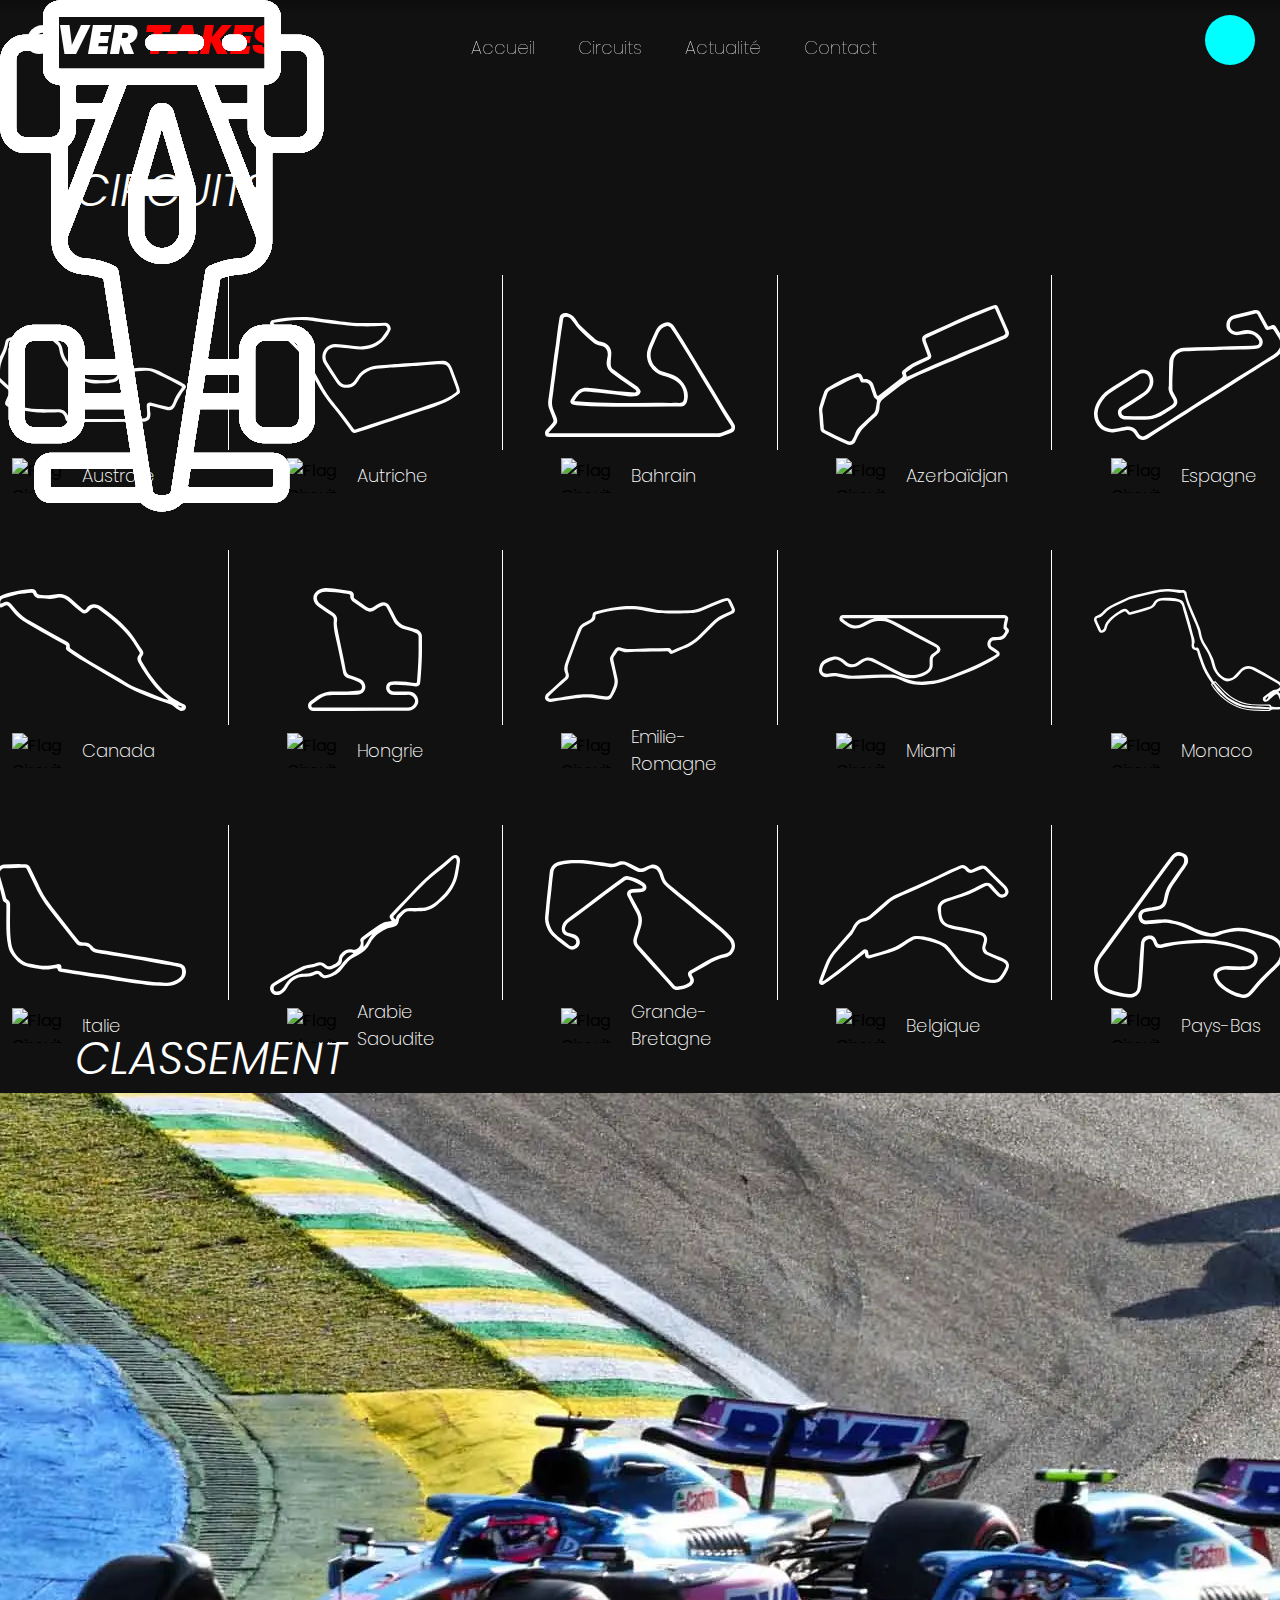
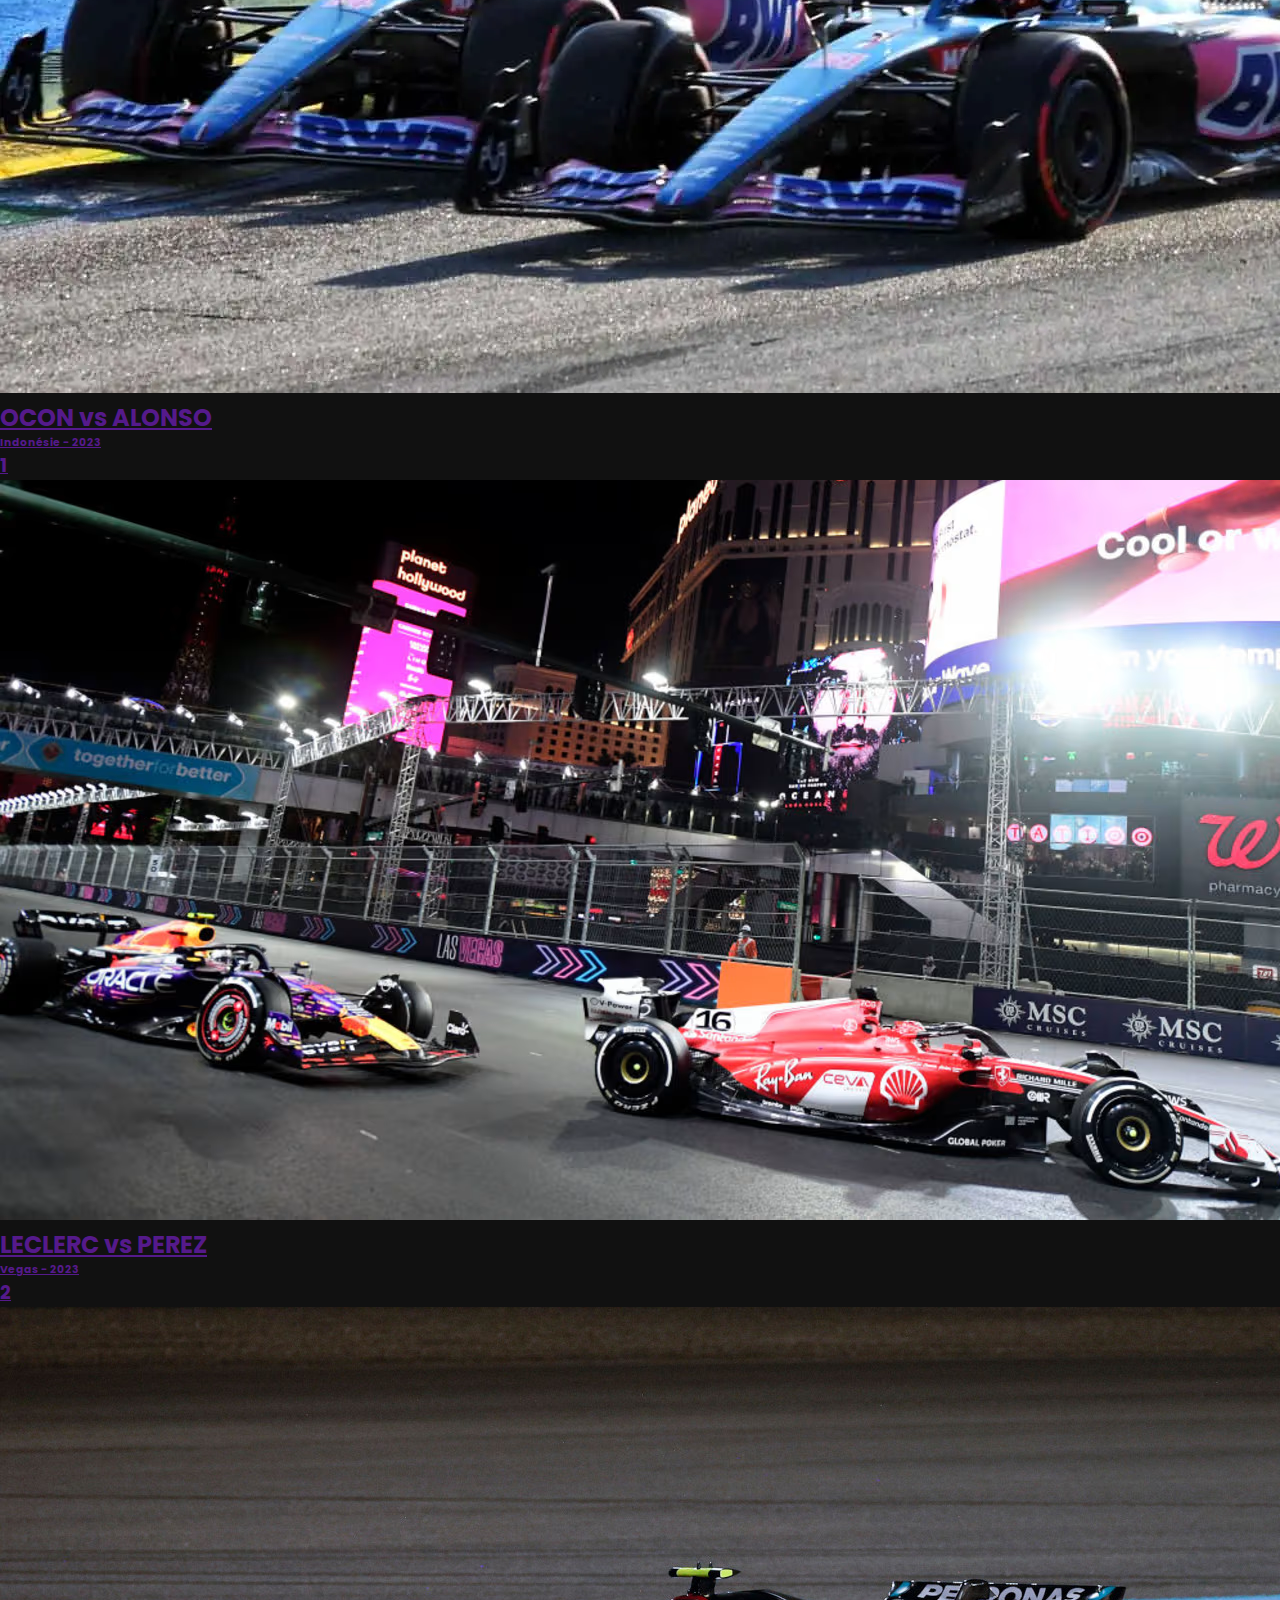
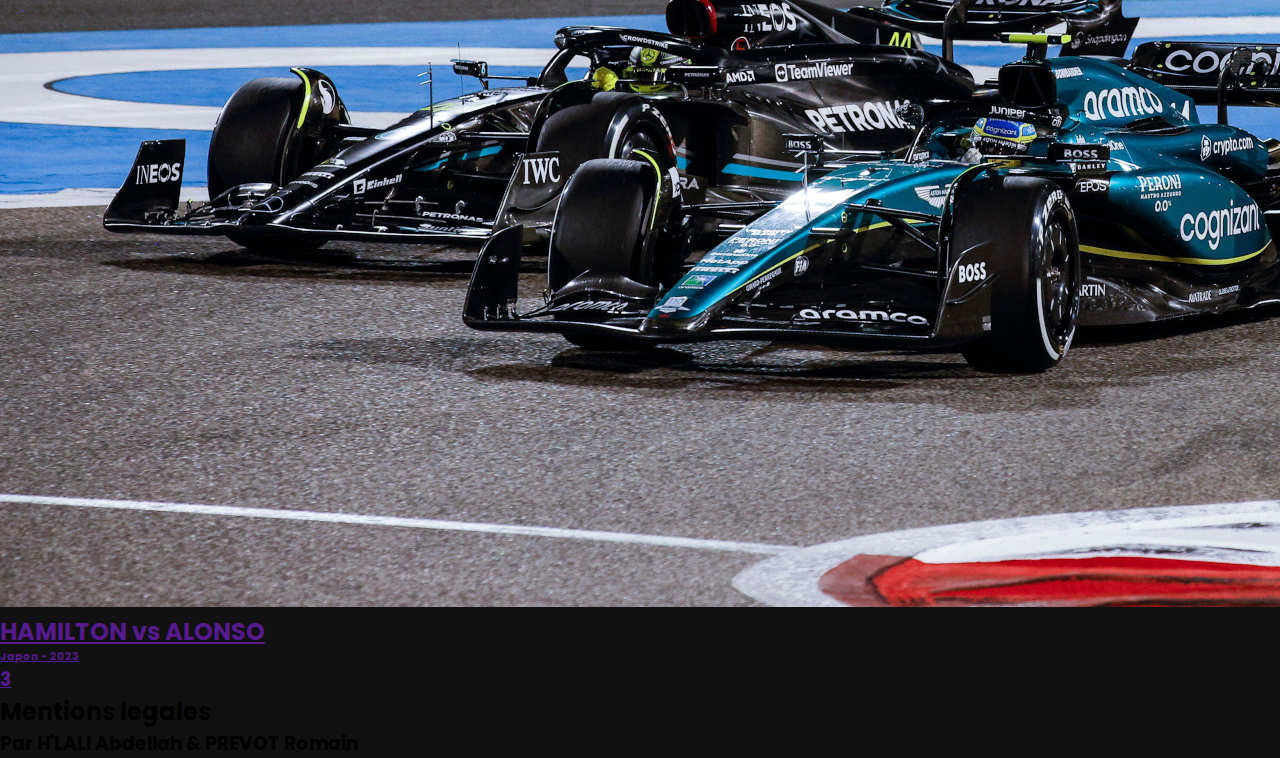
==== commit 1ad83a8e: "Changed tracks folder name from 'Circuit' to 'tracks'" ====
--- a/index.html
+++ b/index.html
@@ -5,25 +5,25 @@
     <meta name="viewport" content="width=device-width, initial-scale=1.0">
     <title>Over Takes</title>
     <link rel="stylesheet" href="style.css">
-    
 </head>
 <body>
 <div class="animation">
-    <div class="left-part-animation"></div>
-    <div class="right-part-animation"></div>
-</div>
-
-<header>
+    <img src="media/Icon/car2.png" alt="car" class="car-animation">
+    <div class="traine"></div>
+</div>
+
+<header id="Header" class="Header">
     <div class="logo">
         <span><a href="#" class="logo-text logo-a poppins-black-italic">OVER&nbsp;</a></span><span><a href="#" class="logo-text logo-b poppins-black-italic">TAKES</a></span>
         <span><a href="#" class="logo-text-small logo-a poppins-black-italic">O</a></span><span><a href="#" class="logo-text-small logo-b poppins-black-italic">T</a></span>
     </div>
     <div class="mid">
-        <a href="#">Accueil</a>
-        <a href="#">Circuits</a>
-        <a href="#">Actualité</a>
-        <a href="#">Contact</a>
-    </div>
+        <a>Accueil</a>
+        <a>Circuits</a>
+        <a>Actualité</a>
+        <a>Contact</a>
+    </div>
+
     <div class="profil">
     </div>
 </header>
@@ -33,7 +33,6 @@
     <video src="media/video/Skyfall  F1 Edit.mp4" autoplay muted loop></video>
 </div>
 
-
 <h2 class="circuit">CIRCUITS</h2>
 
 <div class="circuit-container">
@@ -162,5 +161,45 @@
     </div>
     
 </div>
+
+<h2 class="circuit classement">CLASSEMENT</h2>
+<div class="top-overtake">
+    <a href="">
+        <div class="overtake-card top1">
+            <img src="media/Image/c.webp" alt="image" class="minia">
+            <div class="top-overtake-desc">
+                <h2>OCON vs ALONSO</h2>
+                <h6>Indonésie - 2023</h6>
+            </div>
+            <h3 class="ranking">1</h3>
+        </div>
+    </a>
+    <a href="">
+        <div class="overtake-card top2">
+            <img src="media/Image/leclerc-vs-perez.avif" alt="image" class="minia">
+            <div class="top-overtake-desc">
+                <h2>LECLERC vs PEREZ</h2>
+                <h6>Vegas - 2023</h6>
+            </div>
+            <h3 class="ranking">2</h3>
+        </div>
+    </a>
+    <a href="">    
+        <div class="overtake-card top3">
+            <img src="media/Image/hamilton-vs-alonso.jpeg" alt="image" class="minia">
+            <div class="top-overtake-desc">
+                <h2>HAMILTON vs ALONSO</h2>
+                <h6>Japon - 2023</h6>
+            </div>
+            <h3 class="ranking">3</h3>
+        </div>
+    </a>
+</div>
+
+<footer>
+    <h2>Mentions legales</h2>
+    <h3>Par H'LALI Abdellah & PREVOT Romain</h3>
+</footer>
+<script src="script.js"></script>
 </body>
 </html>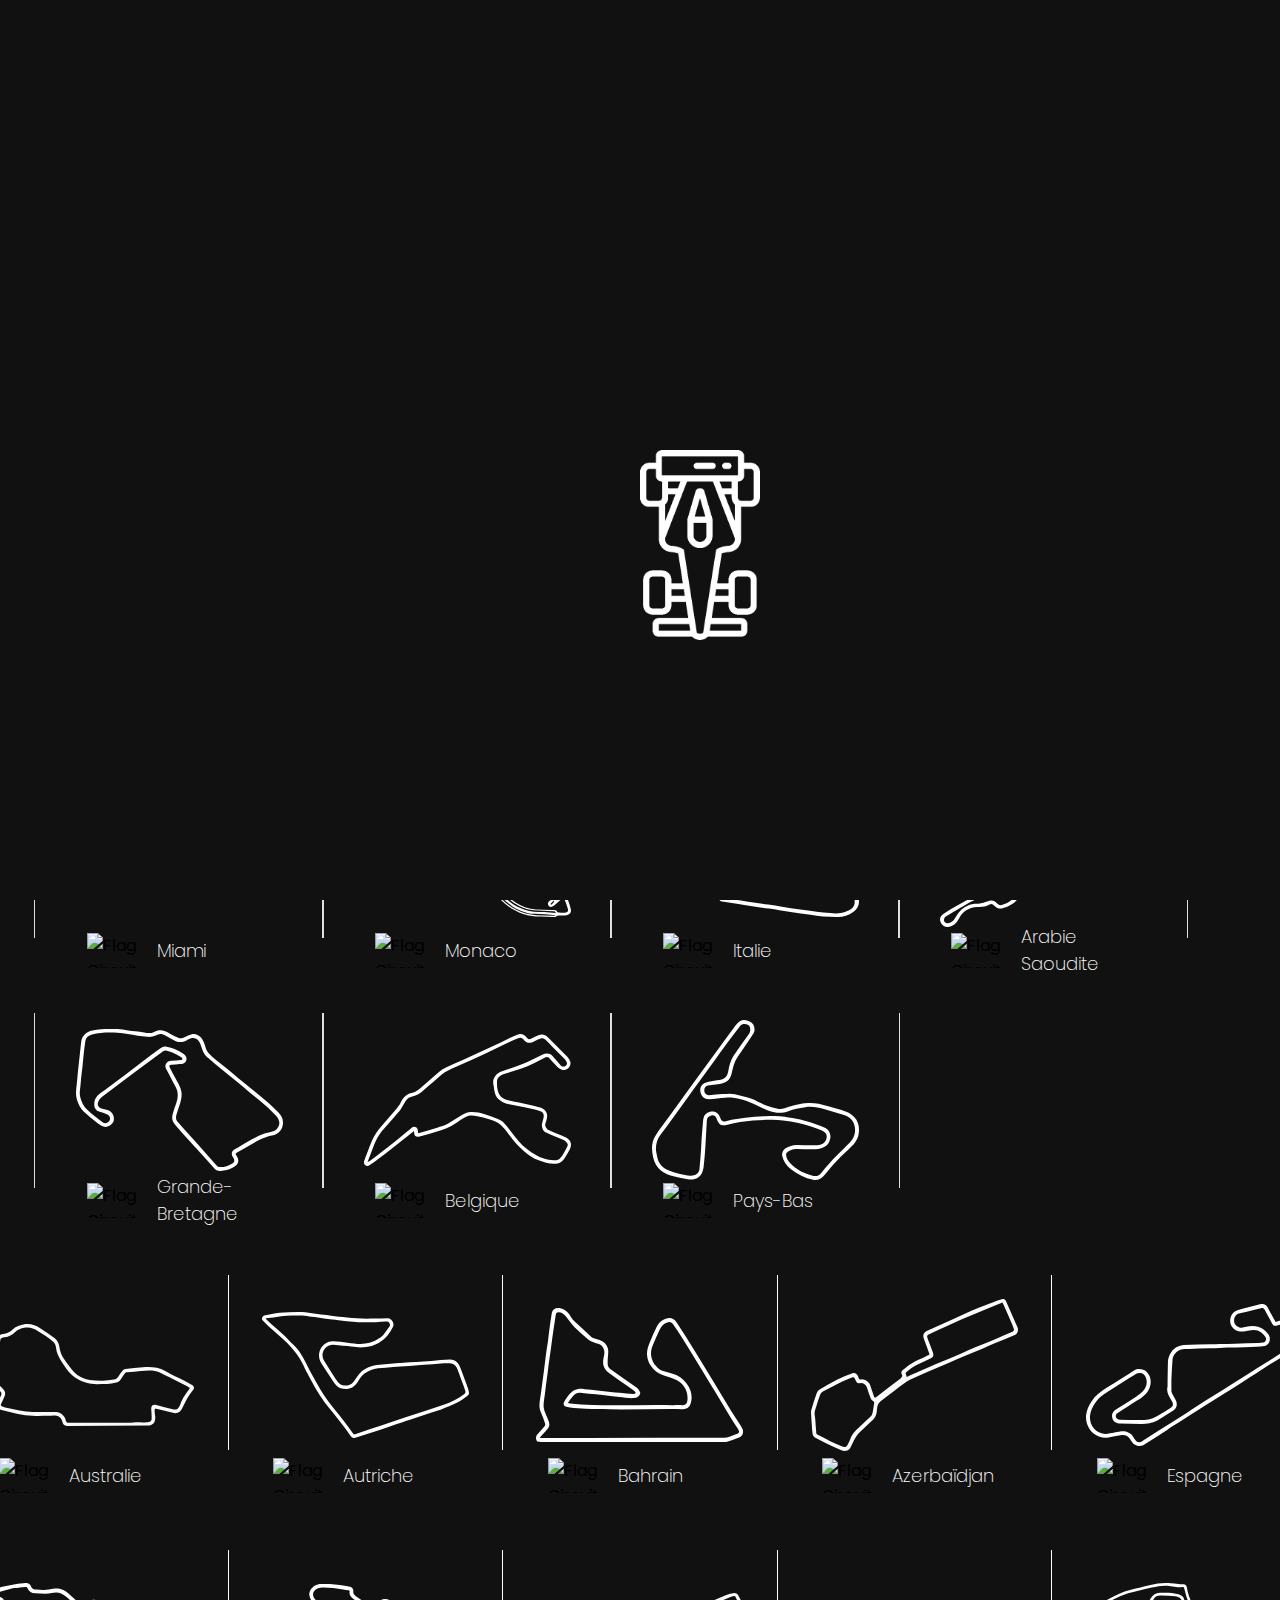
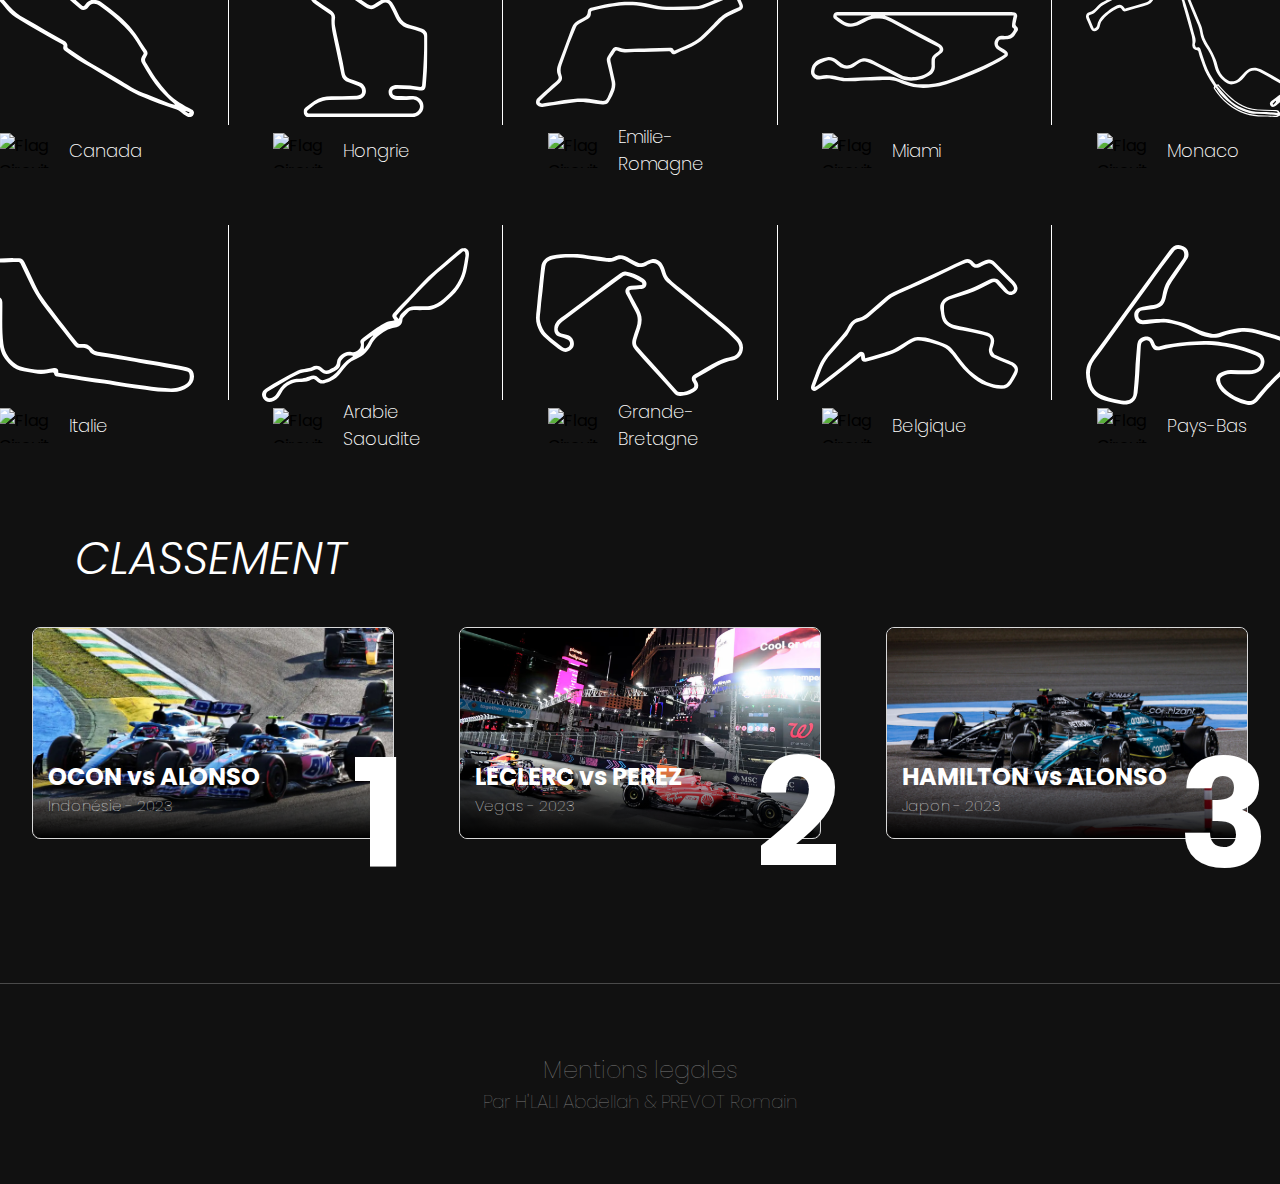
==== commit 93dbd1d1: "add responsive tracks grid" ====
--- a/index.html
+++ b/index.html
@@ -33,7 +33,134 @@
     <video src="media/video/Skyfall  F1 Edit.mp4" autoplay muted loop></video>
 </div>
 
+
 <h2 class="circuit">CIRCUITS</h2>
+
+<div class="grid-container">
+    
+    <div class="circuit-card">
+        <div class="gridDivider"></div>
+        <img src="media/tracks/AustraliaTrack.svg" alt="Img-circuit" class="img-circuit">
+        <div class="info-circuit">
+            <img src="media/flag/australiaFlag.png" class="flag-circuit" alt="Flag Circuit">
+            <h2>Australie</h2>
+        </div>
+    </div>
+    <div class="circuit-card">
+        <div class="gridDivider"></div>
+        <img src="media/tracks/AustriaTrack.svg" alt="Img-circuit" class="img-circuit">
+        <div class="info-circuit">
+            <img src="media/flag/saudiArabiaFlag.png" class="flag-circuit" alt="Flag Circuit">
+            <h2>Autriche</h2>
+        </div>
+    </div>
+    <div class="circuit-card">
+        <div class="gridDivider"></div>
+        <img src="media/tracks/BahreinTrack.svg" alt="Img-circuit" class="img-circuit">
+        <div class="info-circuit">
+            <img src="media/flag/bahreinFlag.png" class="flag-circuit" alt="Flag Circuit">
+            <h2>Bahrain</h2>
+        </div>
+    </div>
+    <div class="circuit-card">
+        <div class="gridDivider"></div>
+        <img src="media/tracks/BakuCityTrack.svg" alt="Img-circuit" class="img-circuit">
+        <div class="info-circuit">
+            <img src="media/flag/azerbaijanFlag.png" class="flag-circuit" alt="Flag Circuit">
+            <h2>Azerbaïdjan</h2>
+        </div>
+    </div>
+    <div class="circuit-card last">
+        <div class="gridDivider"></div>
+        <img src="media/tracks/BarcelonaCatalunyaTrack.svg" alt="Img-circuit" class="img-circuit">
+        <div class="info-circuit">
+            <img src="media/flag/spainFlag.png" class="flag-circuit" alt="Flag Circuit">
+            <h2>Espagne</h2>
+        </div>
+    </div>
+    <div class="circuit-card">
+        <div class="gridDivider"></div>
+        <img src="media/tracks/CanadaTrack.svg" alt="Img-circuit" class="img-circuit">
+        <div class="info-circuit">
+            <img src="media/flag/canadaFlag.png" class="flag-circuit" alt="Flag Circuit">
+            <h2>Canada</h2>
+        </div>
+    </div>
+    <div class="circuit-card">
+        <div class="gridDivider"></div>
+        <img src="media/tracks/HungaryTrack.svg" alt="Img-circuit" class="img-circuit" style="transform: scale(0.6);">
+        <div class="info-circuit">
+            <img src="media/flag/hungaryFlag.png" class="flag-circuit" alt="Flag Circuit">
+            <h2>Hongrie</h2>
+        </div>
+    </div>
+    <div class="circuit-card">
+        <div class="gridDivider"></div>
+        <img src="media/tracks/ImolaTrack.svg" alt="Img-circuit" class="img-circuit">
+        <div class="info-circuit">
+            <img src="media/flag/italyFlag.png" class="flag-circuit" alt="Flag Circuit">
+            <h2>Emilie-Romagne</h2>
+        </div>
+    </div>
+    <div class="circuit-card">
+        <div class="gridDivider"></div>
+        <img src="media/tracks/MiamiTrack.svg" alt="Img-circuit" class="img-circuit">
+        <div class="info-circuit">
+            <img src="media/flag/floridaFlag.png" class="flag-circuit" alt="Flag Circuit">
+            <h2>Miami</h2>
+        </div>
+    </div>
+    <div class="circuit-card last">
+        <div class="gridDivider"></div>
+        <img src="media/tracks/MonacoTrack.svg" alt="Img-circuit" class="img-circuit">
+        <div class="info-circuit">
+            <img src="media/flag/monacoFlag.png" class="flag-circuit" alt="Flag Circuit">
+            <h2>Monaco</h2>
+        </div>
+    </div>
+    <div class="circuit-card">
+        <div class="gridDivider"></div>
+        <img src="media/tracks/MonzaTrack.svg" alt="Img-circuit" class="img-circuit">
+        <div class="info-circuit">
+            <img src="media/flag/italyFlag.png" class="flag-circuit" alt="Flag Circuit">
+            <h2>Italie</h2>
+        </div>
+    </div>
+    <div class="circuit-card">
+        <div class="gridDivider"></div>
+        <img src="media/tracks/SaudiArabiaTrack.svg" alt="Img-circuit" class="img-circuit">
+        <div class="info-circuit">
+            <img src="media/flag/saudiArabiaFlag.png" class="flag-circuit" alt="Flag Circuit">
+            <h2>Arabie Saoudite</h2>
+        </div>
+    </div>
+    <div class="circuit-card">
+        <div class="gridDivider"></div>
+        <img src="media/tracks/SilverstoneTrack.svg" alt="Img-circuit" class="img-circuit">
+        <div class="info-circuit">
+            <img src="media/flag/unitedKingdomFlag.png" class="flag-circuit" alt="Flag Circuit">
+            <h2>Grande-Bretagne</h2>
+        </div>
+    </div>
+    <div class="circuit-card">
+        <div class="gridDivider"></div>
+        <img src="media/tracks/SpaFrancorchampTrack.svg" alt="Img-circuit" class="img-circuit">
+        <div class="info-circuit">
+            <img src="media/flag/belgiumFlag.png" class="flag-circuit" alt="Flag Circuit">
+            <h2>Belgique</h2>
+        </div>
+    </div>
+    <div class="circuit-card last">
+        <div class="gridDivider"></div>
+        <img src="media/tracks/ZandvoortTrack.svg" alt="Img-circuit" class="img-circuit">
+        <div class="info-circuit">
+            <img src="media/flag/netherlandsFlag.png" class="flag-circuit" alt="Flag Circuit">
+            <h2>Pays-Bas</h2>
+        </div>
+    </div>
+</div>
+
+
 
 <div class="circuit-container">
     <div class="line n1">
@@ -164,9 +291,9 @@
 
 <h2 class="circuit classement">CLASSEMENT</h2>
 <div class="top-overtake">
-    <a href="">
+    <a href="#">
         <div class="overtake-card top1">
-            <img src="media/Image/c.webp" alt="image" class="minia">
+            <img src="media/Image/c.webp" alt="OCON vs ALONSO video miniature" class="minia">
             <div class="top-overtake-desc">
                 <h2>OCON vs ALONSO</h2>
                 <h6>Indonésie - 2023</h6>
@@ -174,9 +301,9 @@
             <h3 class="ranking">1</h3>
         </div>
     </a>
-    <a href="">
+    <a href="#">
         <div class="overtake-card top2">
-            <img src="media/Image/leclerc-vs-perez.avif" alt="image" class="minia">
+            <img src="media/Image/leclerc-vs-perez.avif" alt="LECLERC vs PEREZ video miniature" class="minia">
             <div class="top-overtake-desc">
                 <h2>LECLERC vs PEREZ</h2>
                 <h6>Vegas - 2023</h6>
@@ -184,9 +311,9 @@
             <h3 class="ranking">2</h3>
         </div>
     </a>
-    <a href="">    
+    <a href="#">    
         <div class="overtake-card top3">
-            <img src="media/Image/hamilton-vs-alonso.jpeg" alt="image" class="minia">
+            <img src="media/Image/hamilton-vs-alonso.jpeg" alt="HAMILTON vs ALONSO video miniature" class="minia">
             <div class="top-overtake-desc">
                 <h2>HAMILTON vs ALONSO</h2>
                 <h6>Japon - 2023</h6>
--- a/style.css
+++ b/style.css
@@ -12,7 +12,6 @@
     min-height: 100vh;
     background-color: #111111;
 }
-
 .animation {
     position: fixed;
     top: 0;
@@ -20,52 +19,77 @@
     width: 100%;
     height: 100%;
     z-index: 10000;
+    background: #111111;
     overflow: hidden; /* Cela cache les parties qui dépassent du cadre */
-}
-
-.left-part-animation, .right-part-animation {
-    position: absolute; /* Changez de 'fixed' à 'absolute' pour pouvoir animer */
-    top: 0;
-    width: 50%;
-    height: 100%;
+    animation-name: getOut;
     animation-duration: 1s; /* Durée de l'animation */
-    animation-fill-mode: forwards; /* Laissez les éléments dans leur état final après l'animation */
-    background: #111111;
-    animation-delay: 1s;
-
-}
-
-.left-part-animation {
-    left: 0;
-    animation-name: slideOutLeft;
-}
-
-.right-part-animation {
-    right: 0;
-    animation-name: slideOutRight;
-}
-
-@keyframes slideOutLeft {
+    animation-delay: 1.5s;
+    animation-fill-mode: forwards; /* Garde la dernière image de l'animation */
+}
+
+@keyframes getOut {
     from {
-        transform: translateX(0);
+        transform: translateY(0); /* Commence depuis la position initiale */
     }
     to {
-        transform: translateX(-100vh);
-        display: none;
-    }
-}
-
-@keyframes slideOutRight {
-    from {
-        transform: translateX(0);
-    }
-    to {
-        transform: translateX(100vh); /* Déplacez la partie droite hors du cadre */
-        display: none;
-    }
-}
-
-
+        transform: translateY(-100%); /* Déplacez la partie vers le haut pour la cacher */
+    }
+}
+
+.car-animation {
+    position: absolute;
+    top:50%;
+    left: 50%;
+    width: 120px;
+    animation-name: carAnimation;
+    animation-duration: 4s; /* Durée de l'animation */
+    animation-fill-mode: forwards; /* Garde la dernière image de l'animation */
+}
+
+@keyframes carAnimation {
+    0% {
+        transform: translate(-50%, 100vh) scale(0.5) rotate(180deg); /* Commence depuis la position initiale */
+    }
+    40% {
+        transform: translate(-50%, -50%) scale(0.5) rotate(180deg); /* Déplacez la partie vers le haut pour la cacher */
+    }
+    60% {
+        transform: translate(-50%, -50%) scale(0.5) rotate(180deg); /* Déplacez la partie vers le haut pour la cacher */
+    }
+    100% {
+        transform: translate(-50%, -100vh) scale(0.5) rotate(180deg);
+    }
+}
+
+.traine {
+    position: absolute;
+    bottom: 0;
+    left: 50%;
+    width: 3px;
+    height: 50%;
+    border: 1px solid white;
+    background: white;
+    transform: translateY(100%);
+    animation-name: traineAnimation;
+    animation-duration: 4s; /* Durée de l'animation */
+    animation-delay: 0.348s;
+    animation-fill-mode: forwards;   
+}
+
+@keyframes traineAnimation {
+    0% {
+        transform: translate(-50%, 100%) ; /* Commence depuis la position initiale */
+    }
+    40% {
+        transform: translate(-50%, 0) ; /* Déplacez la partie vers le haut pour la cacher */
+    }
+    60% {
+        transform: translate(-50%, 0); /* Déplacez la partie vers le haut pour la cacher */
+    }
+    100% {
+        transform: translate(-50%, 0);
+    }
+}
 
 header {
     position: fixed;
@@ -75,12 +99,25 @@
     justify-content: space-between;
     align-items: center;
     z-index: 1000;
+    transition: background-color 0.5s ease, box-shadow 0.5s ease, border-bottom 0.5s ease; /* Ajoute une transition de 0.5 seconde */
+}
+
+header.scrolled {
+    background-color: #0f0f0f;
+    border-bottom: 1px solid rgb(29, 29, 29);
+    box-shadow: 1px 1px 20px 10px rgba(0, 0, 0, 0.20);
+    transition: background-color 0.5s ease, box-shadow 0.5s ease; 
 }
 
 header .logo {
     display: block;
     font-size: 40px;
     margin-left: 25px;
+    font-weight: 900;
+    font-style: italic;
+    -webkit-user-select: none; /* Safari */
+    -ms-user-select: none; /* IE 10 and IE 11 */
+    user-select: none; /* Standard syntax */
 }
 
 header .logo-text {
@@ -102,13 +139,11 @@
     color: red;
 }
 
-
 header .mid {
     display: flex;
     justify-content: space-around;
     align-items: center;
     width: 450px;
-    margin-top: 15px;
     transform: translateX(-15%);
     color: white;
 }
@@ -116,12 +151,11 @@
 header .mid a {
     font-size: 18px;
     font-weight: 100;
-    color: white;
-    text-decoration: none;
-}
-
+    transition: text-shadow 0.15s ease;
+}
 header .mid a:hover {
-    color: red;
+    cursor: pointer;
+    text-shadow: 0px 0px 3px rgba(255, 255, 255, 0.593);
 }
 
 header .profil {
@@ -151,7 +185,6 @@
     background: linear-gradient(to bottom, #0707077e 0%, rgba(255, 255, 255, 0) 10%, #111111 100%);
 }
 
-
 .circuit { 
     color : white;
     font-size: 45px;
@@ -160,12 +193,16 @@
     margin-left: 75px ;
 }
 
-.circuit:hover {
-    transform: scale(2);
-}
+.grid-container{
+    display: grid;
+    grid-template-columns: repeat(auto-fit, 18rem);
+    justify-content: center;
+}
+
 
 .circuit-container {
     width: 100%;
+    max-width: 1920px;
     height: 800px;
     display: flex;
     flex-direction: column;
@@ -176,6 +213,7 @@
     display : flex;
     width: 1350px;
     margin-top: 25px;
+    display: flex;
     justify-content: space-around;
 }
 
@@ -187,6 +225,24 @@
     justify-content: center;
     align-items: center;
     position: relative;
+    transition: filter 1s ease; /* Appliquer une transition à la propriété filter */    
+}
+
+.circuit-card:hover .img-circuit {
+    filter: drop-shadow(0px 0px 5px rgba(255, 255, 255, 0.408));
+}
+
+.gridDivider{
+    width: 230px;
+    height: 70%;
+    display: flex;
+    position: absolute;
+    border-right: 1px solid #DEDEDE;
+    margin-right:-1.8rem; /* size of gutter */
+    padding-right: 1.8rem; /* size of gutter */
+    border-left: 1px solid #DEDEDE;
+    margin-left:-1.8rem; /* size of gutter */
+    padding-left: 1.8rem; /* size of gutter */
 }
 
 .barre {
@@ -197,13 +253,15 @@
 }
 
 .img-circuit {
-    max-width: 190px;
+    width: 90%;
+}
+.img-circuit:hover {
+    cursor: pointer;
 }
 
 .info-circuit {
     position: absolute;
     bottom: 0;
-    left: 25px;
     width: 85%;
     height: 20%;
     display: flex;
@@ -221,8 +279,89 @@
     font-weight: 200;
     margin-left: 20px;
 }
-
-
+.info-circuit:hover {
+    cursor: pointer;
+}
+
+
+.circuit.classement  {
+    margin-top: 100px;
+    margin-bottom: -10px; /* j'ai bidouiller donc c peut etre a refaire */
+}
+.top-overtake {
+    width: 100%;
+    max-width: 1920px;
+    height: 300px;
+    margin-top: 0;
+    display: flex;
+    justify-content: space-around;
+    align-items: center;
+}
+
+.overtake-card {
+    position: relative;
+    width: 360px;
+    height: 210px;
+    border-radius: 8px;
+    border: 1px solid rgb(217, 217, 217);
+}
+
+.minia {
+    width: 100%;
+    height: 100%;
+    background-color: rgb(57, 57, 57);
+    border-radius: 8px;
+}
+.top-overtake-desc {
+    position: absolute;
+    bottom: 0;
+    left: 0;
+    width: 100%;
+    height: 40%;
+    border-radius: 0 0 8px 8px;
+    background: linear-gradient(to bottom, #07070700 0%, rgba(255, 255, 255, 0) 10%, #000000 100%);
+    color: white;
+}
+
+.top-overtake-desc h2{
+    margin: 5px 0 0 15px;
+}
+.top-overtake-desc h6{
+    margin: 0 0 0 15px;
+    font-size: 15px;
+    font-weight: 100;
+}
+.ranking {
+    position: absolute;
+    right: 0;
+    bottom: 0;
+    transform: translate(25%, 40%);
+    font-size: 150px;
+    color: white;
+}
+
+
+footer {
+    width: 100%;
+    height: 200px;
+    display: flex;
+    flex-direction: column;
+    justify-content: center;
+    align-items: center;
+    margin-top: 100px;
+
+    color: rgb(122, 122, 122);
+    border-top: 1px solid rgb(74, 74, 74);
+}
+footer h2 {
+    font-weight: 100;
+}
+footer h3 {
+    font-weight: 100;
+}
+
+
+/* AJOUT OBLIGATOIRE */
 @media screen and (max-width: 1000px) {
     header .mid {
         display: none;
@@ -237,12 +376,4 @@
     header .logo-text-small {
         display: block;
     }    
-}
-
-.poppins-black-italic {
-    font-family: "Poppins", sans-serif;
-    font-weight: 900;
-    font-style: italic;
-}
-
-
+}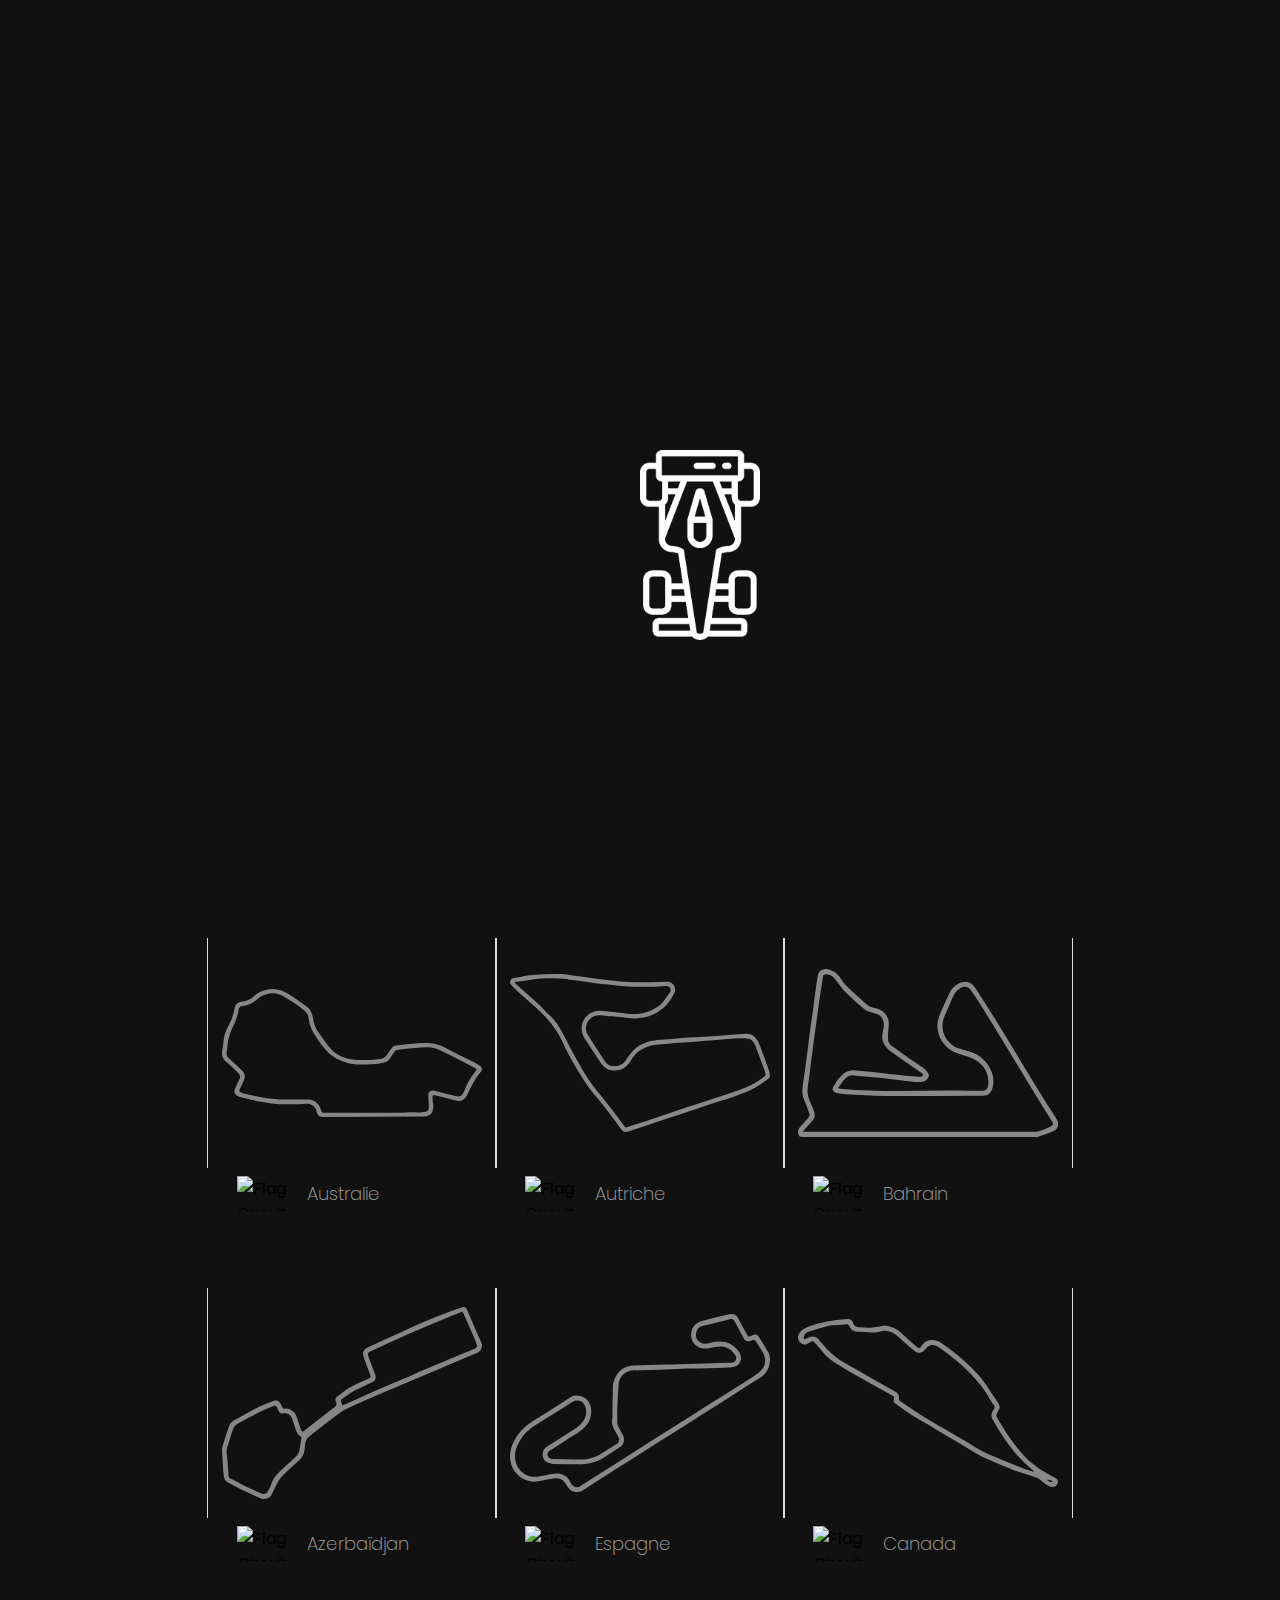
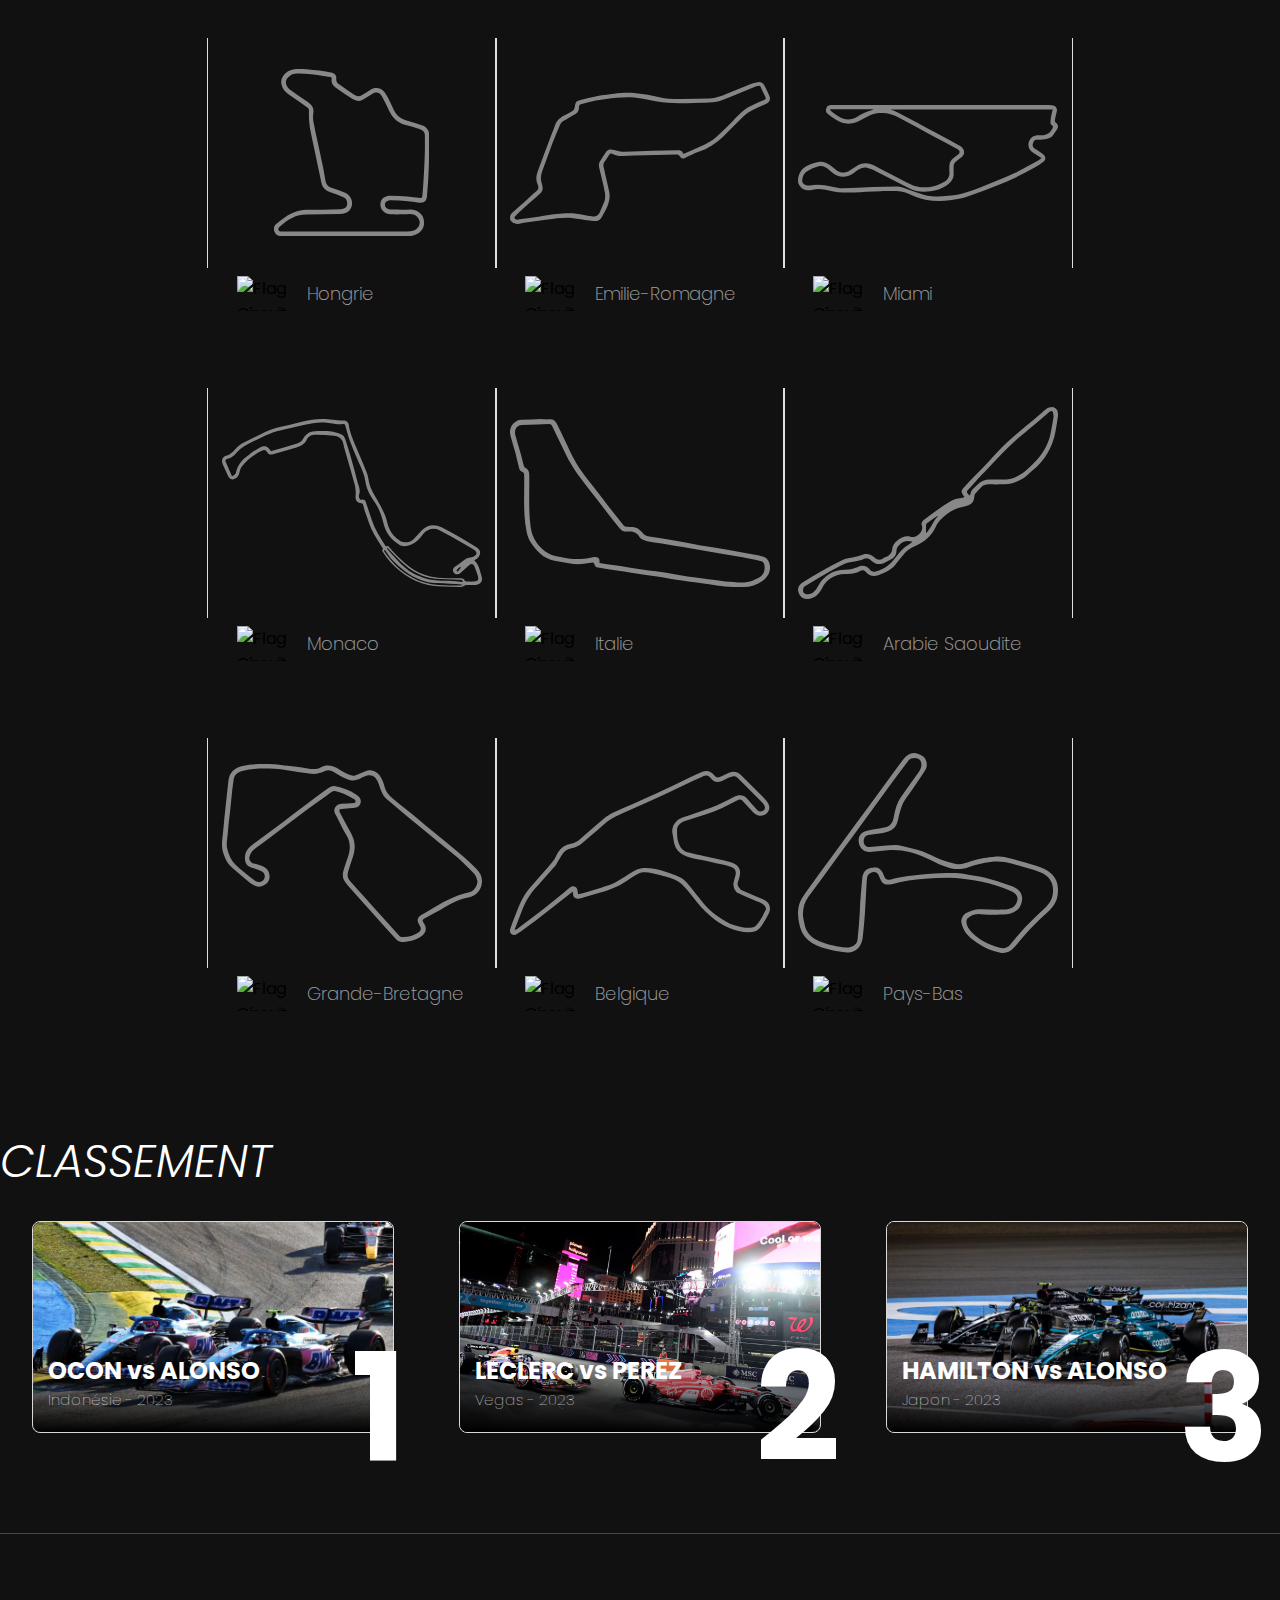
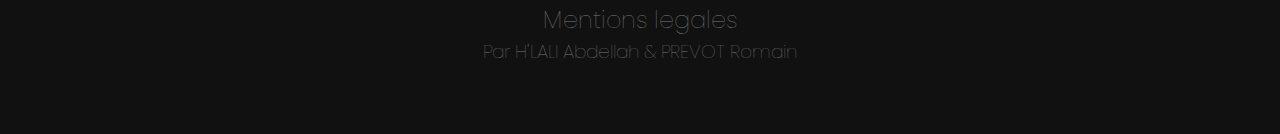
==== commit b5510459: "Responsive HomePage Test" ====
--- a/index.html
+++ b/index.html
@@ -34,251 +34,124 @@
 </div>
 
 
-<h2 class="circuit">CIRCUITS</h2>
-
-<div class="grid-container">
-    
-    <div class="circuit-card">
-        <div class="gridDivider"></div>
-        <img src="media/tracks/AustraliaTrack.svg" alt="Img-circuit" class="img-circuit">
-        <div class="info-circuit">
-            <img src="media/flag/australiaFlag.png" class="flag-circuit" alt="Flag Circuit">
-            <h2>Australie</h2>
-        </div>
-    </div>
-    <div class="circuit-card">
-        <div class="gridDivider"></div>
-        <img src="media/tracks/AustriaTrack.svg" alt="Img-circuit" class="img-circuit">
-        <div class="info-circuit">
-            <img src="media/flag/saudiArabiaFlag.png" class="flag-circuit" alt="Flag Circuit">
-            <h2>Autriche</h2>
-        </div>
-    </div>
-    <div class="circuit-card">
-        <div class="gridDivider"></div>
-        <img src="media/tracks/BahreinTrack.svg" alt="Img-circuit" class="img-circuit">
-        <div class="info-circuit">
-            <img src="media/flag/bahreinFlag.png" class="flag-circuit" alt="Flag Circuit">
-            <h2>Bahrain</h2>
-        </div>
-    </div>
-    <div class="circuit-card">
-        <div class="gridDivider"></div>
-        <img src="media/tracks/BakuCityTrack.svg" alt="Img-circuit" class="img-circuit">
-        <div class="info-circuit">
-            <img src="media/flag/azerbaijanFlag.png" class="flag-circuit" alt="Flag Circuit">
-            <h2>Azerbaïdjan</h2>
-        </div>
-    </div>
-    <div class="circuit-card last">
-        <div class="gridDivider"></div>
-        <img src="media/tracks/BarcelonaCatalunyaTrack.svg" alt="Img-circuit" class="img-circuit">
-        <div class="info-circuit">
-            <img src="media/flag/spainFlag.png" class="flag-circuit" alt="Flag Circuit">
-            <h2>Espagne</h2>
-        </div>
-    </div>
-    <div class="circuit-card">
-        <div class="gridDivider"></div>
-        <img src="media/tracks/CanadaTrack.svg" alt="Img-circuit" class="img-circuit">
-        <div class="info-circuit">
-            <img src="media/flag/canadaFlag.png" class="flag-circuit" alt="Flag Circuit">
-            <h2>Canada</h2>
-        </div>
-    </div>
-    <div class="circuit-card">
-        <div class="gridDivider"></div>
-        <img src="media/tracks/HungaryTrack.svg" alt="Img-circuit" class="img-circuit" style="transform: scale(0.6);">
-        <div class="info-circuit">
-            <img src="media/flag/hungaryFlag.png" class="flag-circuit" alt="Flag Circuit">
-            <h2>Hongrie</h2>
-        </div>
-    </div>
-    <div class="circuit-card">
-        <div class="gridDivider"></div>
-        <img src="media/tracks/ImolaTrack.svg" alt="Img-circuit" class="img-circuit">
-        <div class="info-circuit">
-            <img src="media/flag/italyFlag.png" class="flag-circuit" alt="Flag Circuit">
-            <h2>Emilie-Romagne</h2>
-        </div>
-    </div>
-    <div class="circuit-card">
-        <div class="gridDivider"></div>
-        <img src="media/tracks/MiamiTrack.svg" alt="Img-circuit" class="img-circuit">
-        <div class="info-circuit">
-            <img src="media/flag/floridaFlag.png" class="flag-circuit" alt="Flag Circuit">
-            <h2>Miami</h2>
-        </div>
-    </div>
-    <div class="circuit-card last">
-        <div class="gridDivider"></div>
-        <img src="media/tracks/MonacoTrack.svg" alt="Img-circuit" class="img-circuit">
-        <div class="info-circuit">
-            <img src="media/flag/monacoFlag.png" class="flag-circuit" alt="Flag Circuit">
-            <h2>Monaco</h2>
-        </div>
-    </div>
-    <div class="circuit-card">
-        <div class="gridDivider"></div>
-        <img src="media/tracks/MonzaTrack.svg" alt="Img-circuit" class="img-circuit">
-        <div class="info-circuit">
-            <img src="media/flag/italyFlag.png" class="flag-circuit" alt="Flag Circuit">
-            <h2>Italie</h2>
-        </div>
-    </div>
-    <div class="circuit-card">
-        <div class="gridDivider"></div>
-        <img src="media/tracks/SaudiArabiaTrack.svg" alt="Img-circuit" class="img-circuit">
-        <div class="info-circuit">
-            <img src="media/flag/saudiArabiaFlag.png" class="flag-circuit" alt="Flag Circuit">
-            <h2>Arabie Saoudite</h2>
-        </div>
-    </div>
-    <div class="circuit-card">
-        <div class="gridDivider"></div>
-        <img src="media/tracks/SilverstoneTrack.svg" alt="Img-circuit" class="img-circuit">
-        <div class="info-circuit">
-            <img src="media/flag/unitedKingdomFlag.png" class="flag-circuit" alt="Flag Circuit">
-            <h2>Grande-Bretagne</h2>
-        </div>
-    </div>
-    <div class="circuit-card">
-        <div class="gridDivider"></div>
-        <img src="media/tracks/SpaFrancorchampTrack.svg" alt="Img-circuit" class="img-circuit">
-        <div class="info-circuit">
-            <img src="media/flag/belgiumFlag.png" class="flag-circuit" alt="Flag Circuit">
-            <h2>Belgique</h2>
-        </div>
-    </div>
-    <div class="circuit-card last">
-        <div class="gridDivider"></div>
-        <img src="media/tracks/ZandvoortTrack.svg" alt="Img-circuit" class="img-circuit">
-        <div class="info-circuit">
-            <img src="media/flag/netherlandsFlag.png" class="flag-circuit" alt="Flag Circuit">
-            <h2>Pays-Bas</h2>
-        </div>
-    </div>
-</div>
-
-
-
 <div class="circuit-container">
-    <div class="line n1">
-        <div class="circuit-card">
+    <h2 class="title">CIRCUITS</h2>
+    <div class="grid-container">
+        
+        <div class="circuit-card">
+            <div class="gridDivider"></div>
             <img src="media/tracks/AustraliaTrack.svg" alt="Img-circuit" class="img-circuit">
             <div class="info-circuit">
                 <img src="media/flag/australiaFlag.png" class="flag-circuit" alt="Flag Circuit">
                 <h2>Australie</h2>
             </div>
         </div>
-        <div class="barre"></div>
-        <div class="circuit-card">
+        <div class="circuit-card">
+            <div class="gridDivider"></div>
             <img src="media/tracks/AustriaTrack.svg" alt="Img-circuit" class="img-circuit">
             <div class="info-circuit">
                 <img src="media/flag/saudiArabiaFlag.png" class="flag-circuit" alt="Flag Circuit">
                 <h2>Autriche</h2>
             </div>
         </div>
-        <div class="barre"></div>
-        <div class="circuit-card">
+        <div class="circuit-card">
+            <div class="gridDivider"></div>
             <img src="media/tracks/BahreinTrack.svg" alt="Img-circuit" class="img-circuit">
             <div class="info-circuit">
                 <img src="media/flag/bahreinFlag.png" class="flag-circuit" alt="Flag Circuit">
                 <h2>Bahrain</h2>
             </div>
         </div>
-        <div class="barre"></div>
-        <div class="circuit-card">
+        <div class="circuit-card">
+            <div class="gridDivider"></div>
             <img src="media/tracks/BakuCityTrack.svg" alt="Img-circuit" class="img-circuit">
             <div class="info-circuit">
                 <img src="media/flag/azerbaijanFlag.png" class="flag-circuit" alt="Flag Circuit">
                 <h2>Azerbaïdjan</h2>
             </div>
         </div>
-        <div class="barre"></div>
         <div class="circuit-card last">
+            <div class="gridDivider"></div>
             <img src="media/tracks/BarcelonaCatalunyaTrack.svg" alt="Img-circuit" class="img-circuit">
             <div class="info-circuit">
                 <img src="media/flag/spainFlag.png" class="flag-circuit" alt="Flag Circuit">
                 <h2>Espagne</h2>
             </div>
         </div>
-    </div>
-    <div class="line n1">
-        <div class="circuit-card">
+        <div class="circuit-card">
+            <div class="gridDivider"></div>
             <img src="media/tracks/CanadaTrack.svg" alt="Img-circuit" class="img-circuit">
             <div class="info-circuit">
                 <img src="media/flag/canadaFlag.png" class="flag-circuit" alt="Flag Circuit">
                 <h2>Canada</h2>
             </div>
         </div>
-        <div class="barre"></div>
-        <div class="circuit-card">
+        <div class="circuit-card">
+            <div class="gridDivider"></div>
             <img src="media/tracks/HungaryTrack.svg" alt="Img-circuit" class="img-circuit" style="transform: scale(0.6);">
             <div class="info-circuit">
                 <img src="media/flag/hungaryFlag.png" class="flag-circuit" alt="Flag Circuit">
                 <h2>Hongrie</h2>
             </div>
         </div>
-        <div class="barre"></div>
-        <div class="circuit-card">
+        <div class="circuit-card">
+            <div class="gridDivider"></div>
             <img src="media/tracks/ImolaTrack.svg" alt="Img-circuit" class="img-circuit">
             <div class="info-circuit">
                 <img src="media/flag/italyFlag.png" class="flag-circuit" alt="Flag Circuit">
                 <h2>Emilie-Romagne</h2>
             </div>
         </div>
-        <div class="barre"></div>
-        <div class="circuit-card">
+        <div class="circuit-card">
+            <div class="gridDivider"></div>
             <img src="media/tracks/MiamiTrack.svg" alt="Img-circuit" class="img-circuit">
             <div class="info-circuit">
                 <img src="media/flag/floridaFlag.png" class="flag-circuit" alt="Flag Circuit">
                 <h2>Miami</h2>
             </div>
         </div>
-        <div class="barre"></div>
         <div class="circuit-card last">
+            <div class="gridDivider"></div>
             <img src="media/tracks/MonacoTrack.svg" alt="Img-circuit" class="img-circuit">
             <div class="info-circuit">
                 <img src="media/flag/monacoFlag.png" class="flag-circuit" alt="Flag Circuit">
                 <h2>Monaco</h2>
             </div>
         </div>
-    </div>
-    <div class="line n1">
-        <div class="circuit-card">
+        <div class="circuit-card">
+            <div class="gridDivider"></div>
             <img src="media/tracks/MonzaTrack.svg" alt="Img-circuit" class="img-circuit">
             <div class="info-circuit">
                 <img src="media/flag/italyFlag.png" class="flag-circuit" alt="Flag Circuit">
                 <h2>Italie</h2>
             </div>
         </div>
-        <div class="barre"></div>
-        <div class="circuit-card">
+        <div class="circuit-card">
+            <div class="gridDivider"></div>
             <img src="media/tracks/SaudiArabiaTrack.svg" alt="Img-circuit" class="img-circuit">
             <div class="info-circuit">
                 <img src="media/flag/saudiArabiaFlag.png" class="flag-circuit" alt="Flag Circuit">
                 <h2>Arabie Saoudite</h2>
             </div>
         </div>
-        <div class="barre"></div>
-        <div class="circuit-card">
+        <div class="circuit-card">
+            <div class="gridDivider"></div>
             <img src="media/tracks/SilverstoneTrack.svg" alt="Img-circuit" class="img-circuit">
             <div class="info-circuit">
                 <img src="media/flag/unitedKingdomFlag.png" class="flag-circuit" alt="Flag Circuit">
                 <h2>Grande-Bretagne</h2>
             </div>
         </div>
-        <div class="barre"></div>
-        <div class="circuit-card">
+        <div class="circuit-card">
+            <div class="gridDivider"></div>
             <img src="media/tracks/SpaFrancorchampTrack.svg" alt="Img-circuit" class="img-circuit">
             <div class="info-circuit">
                 <img src="media/flag/belgiumFlag.png" class="flag-circuit" alt="Flag Circuit">
                 <h2>Belgique</h2>
             </div>
         </div>
-        <div class="barre"></div>
         <div class="circuit-card last">
+            <div class="gridDivider"></div>
             <img src="media/tracks/ZandvoortTrack.svg" alt="Img-circuit" class="img-circuit">
             <div class="info-circuit">
                 <img src="media/flag/netherlandsFlag.png" class="flag-circuit" alt="Flag Circuit">
@@ -286,42 +159,44 @@
             </div>
         </div>
     </div>
-    
-</div>
-
-<h2 class="circuit classement">CLASSEMENT</h2>
-<div class="top-overtake">
-    <a href="#">
-        <div class="overtake-card top1">
-            <img src="media/Image/c.webp" alt="OCON vs ALONSO video miniature" class="minia">
-            <div class="top-overtake-desc">
-                <h2>OCON vs ALONSO</h2>
-                <h6>Indonésie - 2023</h6>
-            </div>
-            <h3 class="ranking">1</h3>
-        </div>
-    </a>
-    <a href="#">
-        <div class="overtake-card top2">
-            <img src="media/Image/leclerc-vs-perez.avif" alt="LECLERC vs PEREZ video miniature" class="minia">
-            <div class="top-overtake-desc">
-                <h2>LECLERC vs PEREZ</h2>
-                <h6>Vegas - 2023</h6>
-            </div>
-            <h3 class="ranking">2</h3>
-        </div>
-    </a>
-    <a href="#">    
-        <div class="overtake-card top3">
-            <img src="media/Image/hamilton-vs-alonso.jpeg" alt="HAMILTON vs ALONSO video miniature" class="minia">
-            <div class="top-overtake-desc">
-                <h2>HAMILTON vs ALONSO</h2>
-                <h6>Japon - 2023</h6>
-            </div>
-            <h3 class="ranking">3</h3>
-        </div>
-    </a>
-</div>
+</div>
+
+<div class="top-overtake-container">
+    <h2 class="title">CLASSEMENT</h2>
+    <div class="top-overtake">
+        <a href="#">
+            <div class="overtake-card top1">
+                <img src="media/Image/c.webp" alt="OCON vs ALONSO video miniature" class="minia">
+                <div class="top-overtake-desc">
+                    <h2>OCON vs ALONSO</h2>
+                    <h6>Indonésie - 2023</h6>
+                </div>
+                <h3 class="ranking">1</h3>
+            </div>
+        </a>
+        <a href="#">
+            <div class="overtake-card top2">
+                <img src="media/Image/leclerc-vs-perez.avif" alt="LECLERC vs PEREZ video miniature" class="minia">
+                <div class="top-overtake-desc">
+                    <h2>LECLERC vs PEREZ</h2>
+                    <h6>Vegas - 2023</h6>
+                </div>
+                <h3 class="ranking">2</h3>
+            </div>
+        </a>
+        <a href="#">    
+            <div class="overtake-card top3">
+                <img src="media/Image/hamilton-vs-alonso.jpeg" alt="HAMILTON vs ALONSO video miniature" class="minia">
+                <div class="top-overtake-desc">
+                    <h2>HAMILTON vs ALONSO</h2>
+                    <h6>Japon - 2023</h6>
+                </div>
+                <h3 class="ranking">3</h3>
+            </div>
+        </a>
+    </div>
+</div>
+
 
 <footer>
     <h2>Mentions legales</h2>
--- a/style.css
+++ b/style.css
@@ -169,11 +169,13 @@
 .video-container {
     position: relative; 
     width: 100%;
-    max-width: 1920px;
+    height: 80vh;
+    overflow: hidden;
 }
 
 .video-container video {
-    width: 100%;
+    min-width: 100%;
+    min-height: 100%;
 }
 
 .fade {
@@ -185,47 +187,36 @@
     background: linear-gradient(to bottom, #0707077e 0%, rgba(255, 255, 255, 0) 10%, #111111 100%);
 }
 
-.circuit { 
+
+.circuit-container {
+    margin-left: 50%;
+    transform: translateX(-50%);
+    width: 80%;
+    max-width: 1300px;
+}
+.title { 
     color : white;
     font-size: 45px;
     font-weight: 300;
     font-style: italic;
-    margin-left: 75px ;
 }
 
 .grid-container{
     display: grid;
     grid-template-columns: repeat(auto-fit, 18rem);
     justify-content: center;
-}
-
-
-.circuit-container {
-    width: 100%;
-    max-width: 1920px;
-    height: 800px;
-    display: flex;
-    flex-direction: column;
-    align-items: center;
-} 
-
-.line {
-    display : flex;
-    width: 1350px;
-    margin-top: 25px;
-    display: flex;
-    justify-content: space-around;
+    max-width: 100%;
 }
 
 .circuit-card {
-    width: 230px;
-    height: 250px;
+    min-width: 230px;
+    height: 350px;
     display: flex;
     flex-direction: column;
     justify-content: center;
     align-items: center;
     position: relative;
-    transition: filter 1s ease; /* Appliquer une transition à la propriété filter */    
+    transition: filter 1s ease; /* Appliquer une transition à la propriété filter */   
 }
 
 .circuit-card:hover .img-circuit {
@@ -234,7 +225,7 @@
 
 .gridDivider{
     width: 230px;
-    height: 70%;
+    height: 230px;
     display: flex;
     position: absolute;
     border-right: 1px solid #DEDEDE;
@@ -245,18 +236,16 @@
     padding-left: 1.8rem; /* size of gutter */
 }
 
-.barre {
-    width: 0;
-    height: 70%;
-    margin-top: 25px;
-    border-right: 1px solid white;    
-}
 
 .img-circuit {
     width: 90%;
+    opacity: 50%;
+    transition: opacity 0.3s ease;
 }
 .img-circuit:hover {
     cursor: pointer;
+    opacity: 90%;
+
 }
 
 .info-circuit {
@@ -269,6 +258,9 @@
     padding-left: 5%;
     margin-top: 10px;
 }
+.info-circuit:hover {
+    cursor: pointer;
+}
 .info-circuit .flag-circuit {
     width: 50px;
     height: 35px;
@@ -278,22 +270,30 @@
     font-size: 18px;
     font-weight: 200;
     margin-left: 20px;
-}
-.info-circuit:hover {
-    cursor: pointer;
-}
-
-
-.circuit.classement  {
+    opacity: 60%;
+    transition: opacity 0.3s ease;
+}
+.circuit-card:hover h2{
+    opacity: 100%;
+}
+
+
+
+.top-overtake-container {
+    margin-left: 50%;
+    transform: translateX(-50%);
+    width: 100%;
+    max-width: 1400px;
+}
+.title  {
     margin-top: 100px;
     margin-bottom: -10px; /* j'ai bidouiller donc c peut etre a refaire */
 }
 .top-overtake {
     width: 100%;
-    max-width: 1920px;
-    height: 300px;
     margin-top: 0;
     display: flex;
+    flex-wrap: wrap; /* Utiliser flex-wrap pour contrôler le comportement de passage à la ligne */
     justify-content: space-around;
     align-items: center;
 }
@@ -303,6 +303,7 @@
     width: 360px;
     height: 210px;
     border-radius: 8px;
+    margin-top: 35px;
     border: 1px solid rgb(217, 217, 217);
 }
 
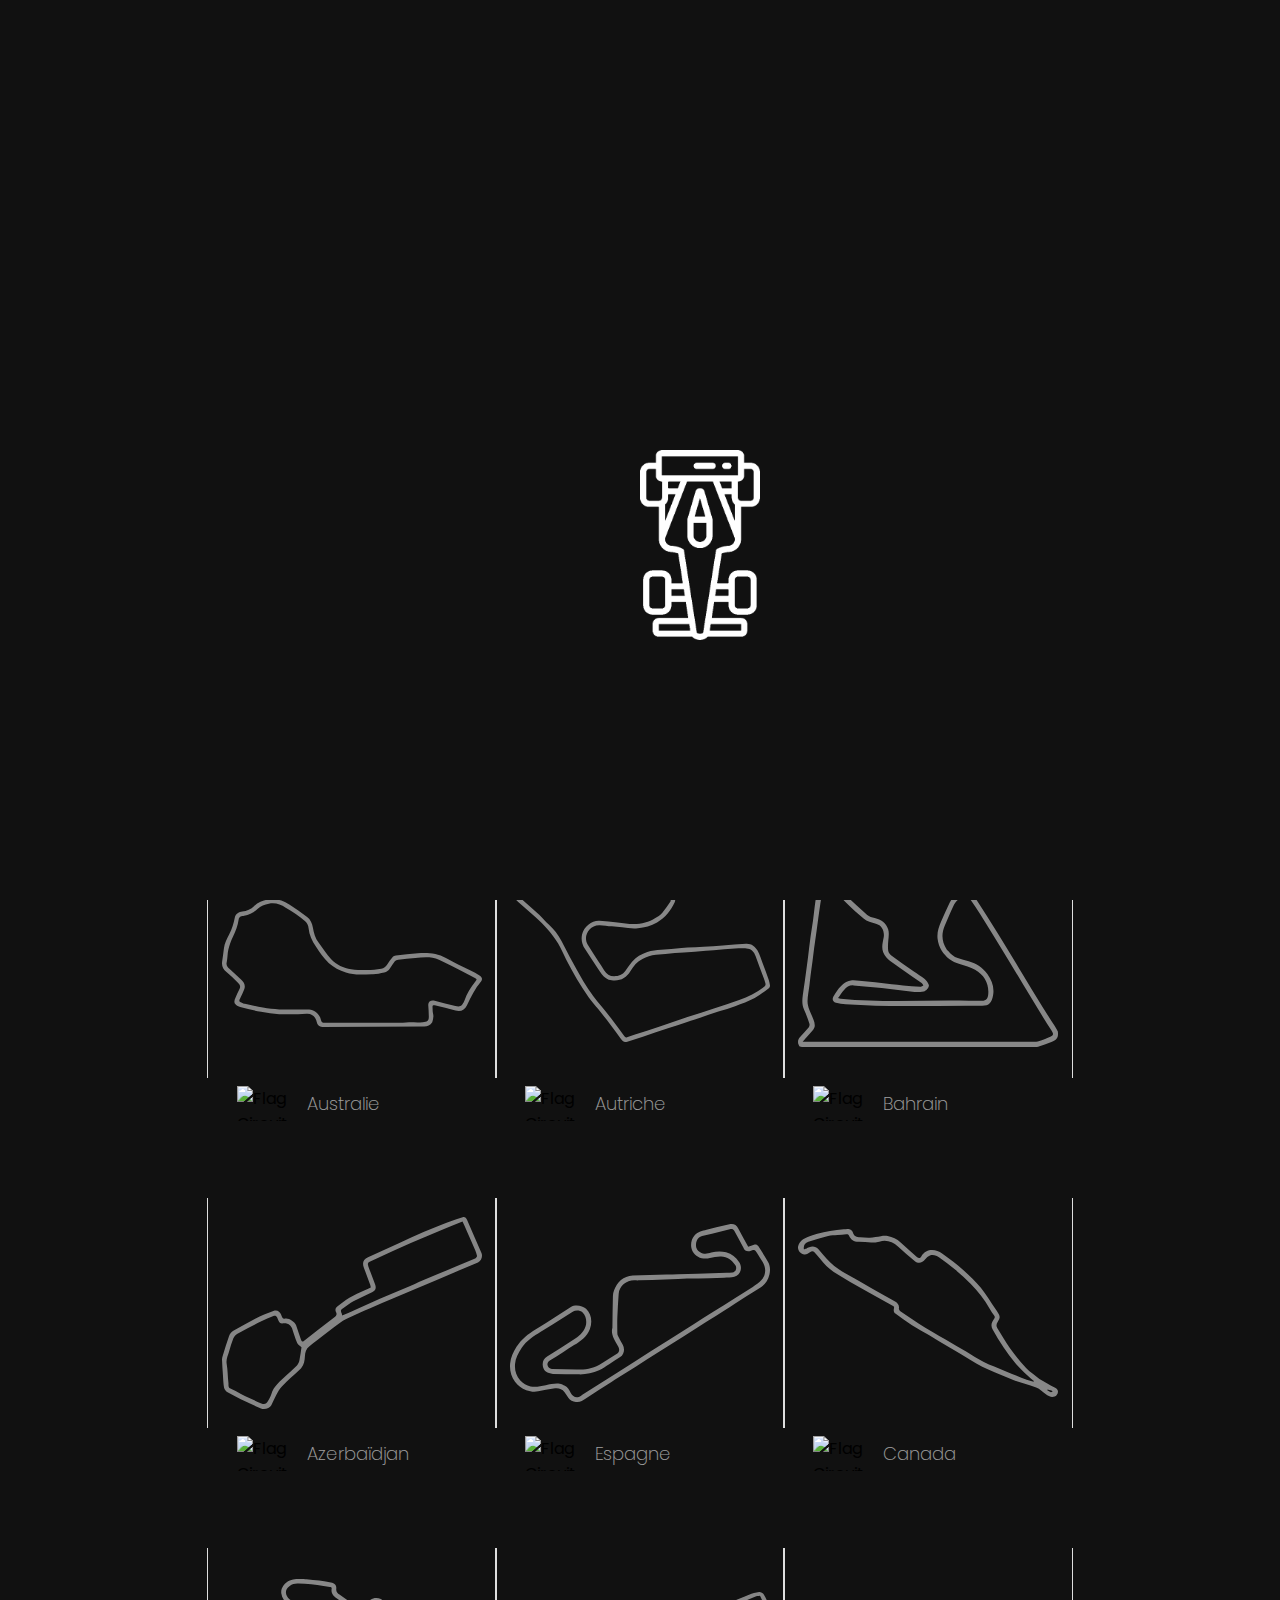
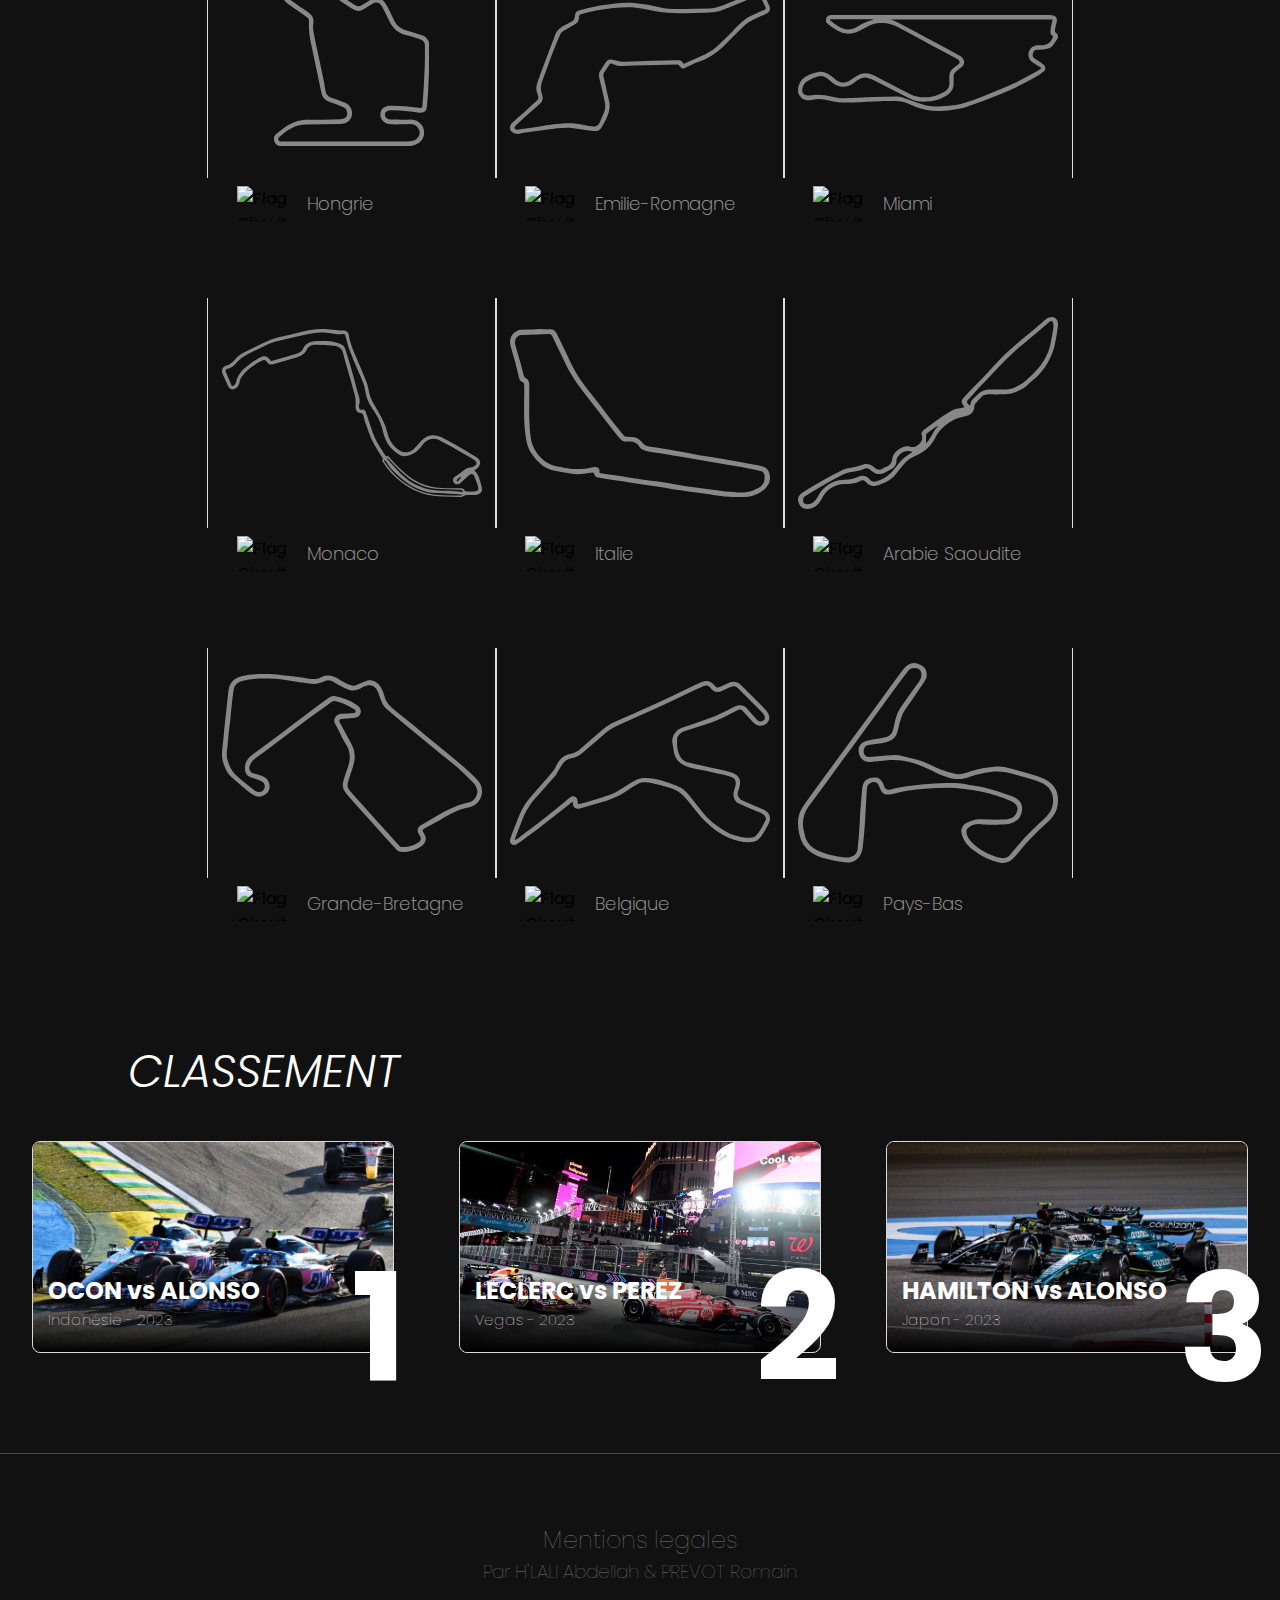
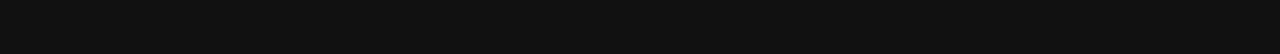
==== commit 9d22f3ed: "Responsive bugFix" ====
--- a/index.html
+++ b/index.html
@@ -33,9 +33,8 @@
     <video src="media/video/Skyfall  F1 Edit.mp4" autoplay muted loop></video>
 </div>
 
-
+<h2 class="title">CIRCUITS</h2>
 <div class="circuit-container">
-    <h2 class="title">CIRCUITS</h2>
     <div class="grid-container">
         
         <div class="circuit-card">
@@ -161,8 +160,8 @@
     </div>
 </div>
 
+<h2 class="title top-ot">CLASSEMENT</h2>
 <div class="top-overtake-container">
-    <h2 class="title">CLASSEMENT</h2>
     <div class="top-overtake">
         <a href="#">
             <div class="overtake-card top1">
--- a/style.css
+++ b/style.css
@@ -1,5 +1,4 @@
 @import url('https://fonts.googleapis.com/css2?family=Poppins:wght@300;400;500;600;700&display=swap');
-
 
 *, body {
     padding: 0;
@@ -9,6 +8,7 @@
 
 body {
     width: 100%;
+    overflow-x: hidden;
     min-height: 100vh;
     background-color: #111111;
 }
@@ -199,7 +199,9 @@
     font-size: 45px;
     font-weight: 300;
     font-style: italic;
-}
+    margin-left: 10vw;
+}
+
 
 .grid-container{
     display: grid;
@@ -277,18 +279,18 @@
     opacity: 100%;
 }
 
-
+.top-ot{
+    margin-top: 100px;
+}
 
 .top-overtake-container {
     margin-left: 50%;
     transform: translateX(-50%);
     width: 100%;
-    max-width: 1400px;
-}
-.title  {
-    margin-top: 100px;
-    margin-bottom: -10px; /* j'ai bidouiller donc c peut etre a refaire */
-}
+    max-width: 1300px;
+}
+
+
 .top-overtake {
     width: 100%;
     margin-top: 0;
@@ -350,7 +352,6 @@
     justify-content: center;
     align-items: center;
     margin-top: 100px;
-
     color: rgb(122, 122, 122);
     border-top: 1px solid rgb(74, 74, 74);
 }
@@ -367,6 +368,7 @@
     header .mid {
         display: none;
     }
+ 
     
 }
 
@@ -375,6 +377,20 @@
         display: none;
     }
     header .logo-text-small {
-        display: block;
-    }    
+        display: block;*
+    }
+
+    .top-overtake-container {
+        width: 80%;
+    }
+
+    .overtake-card {
+        width: 80vw;
+        height: auto;
+    }
+
+    .ranking { 
+        font-size: 80px;
+
+    }
 }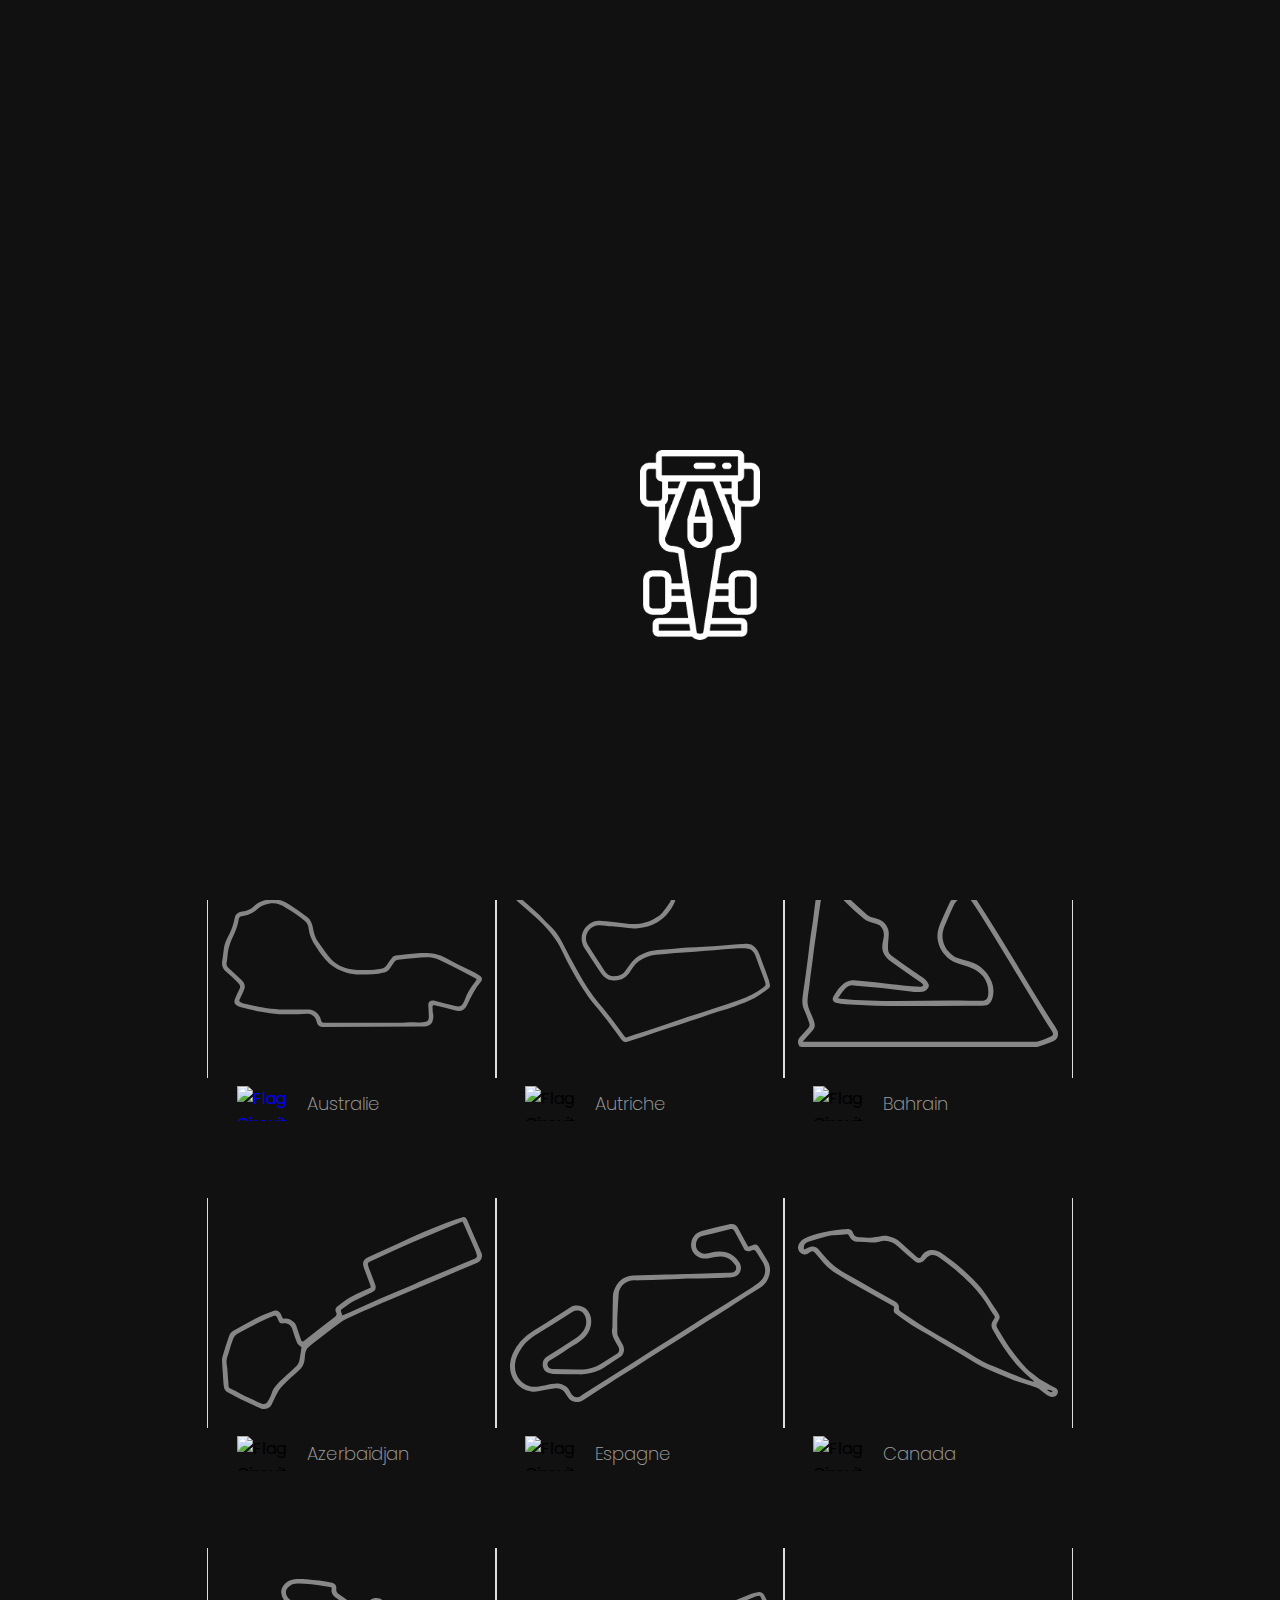
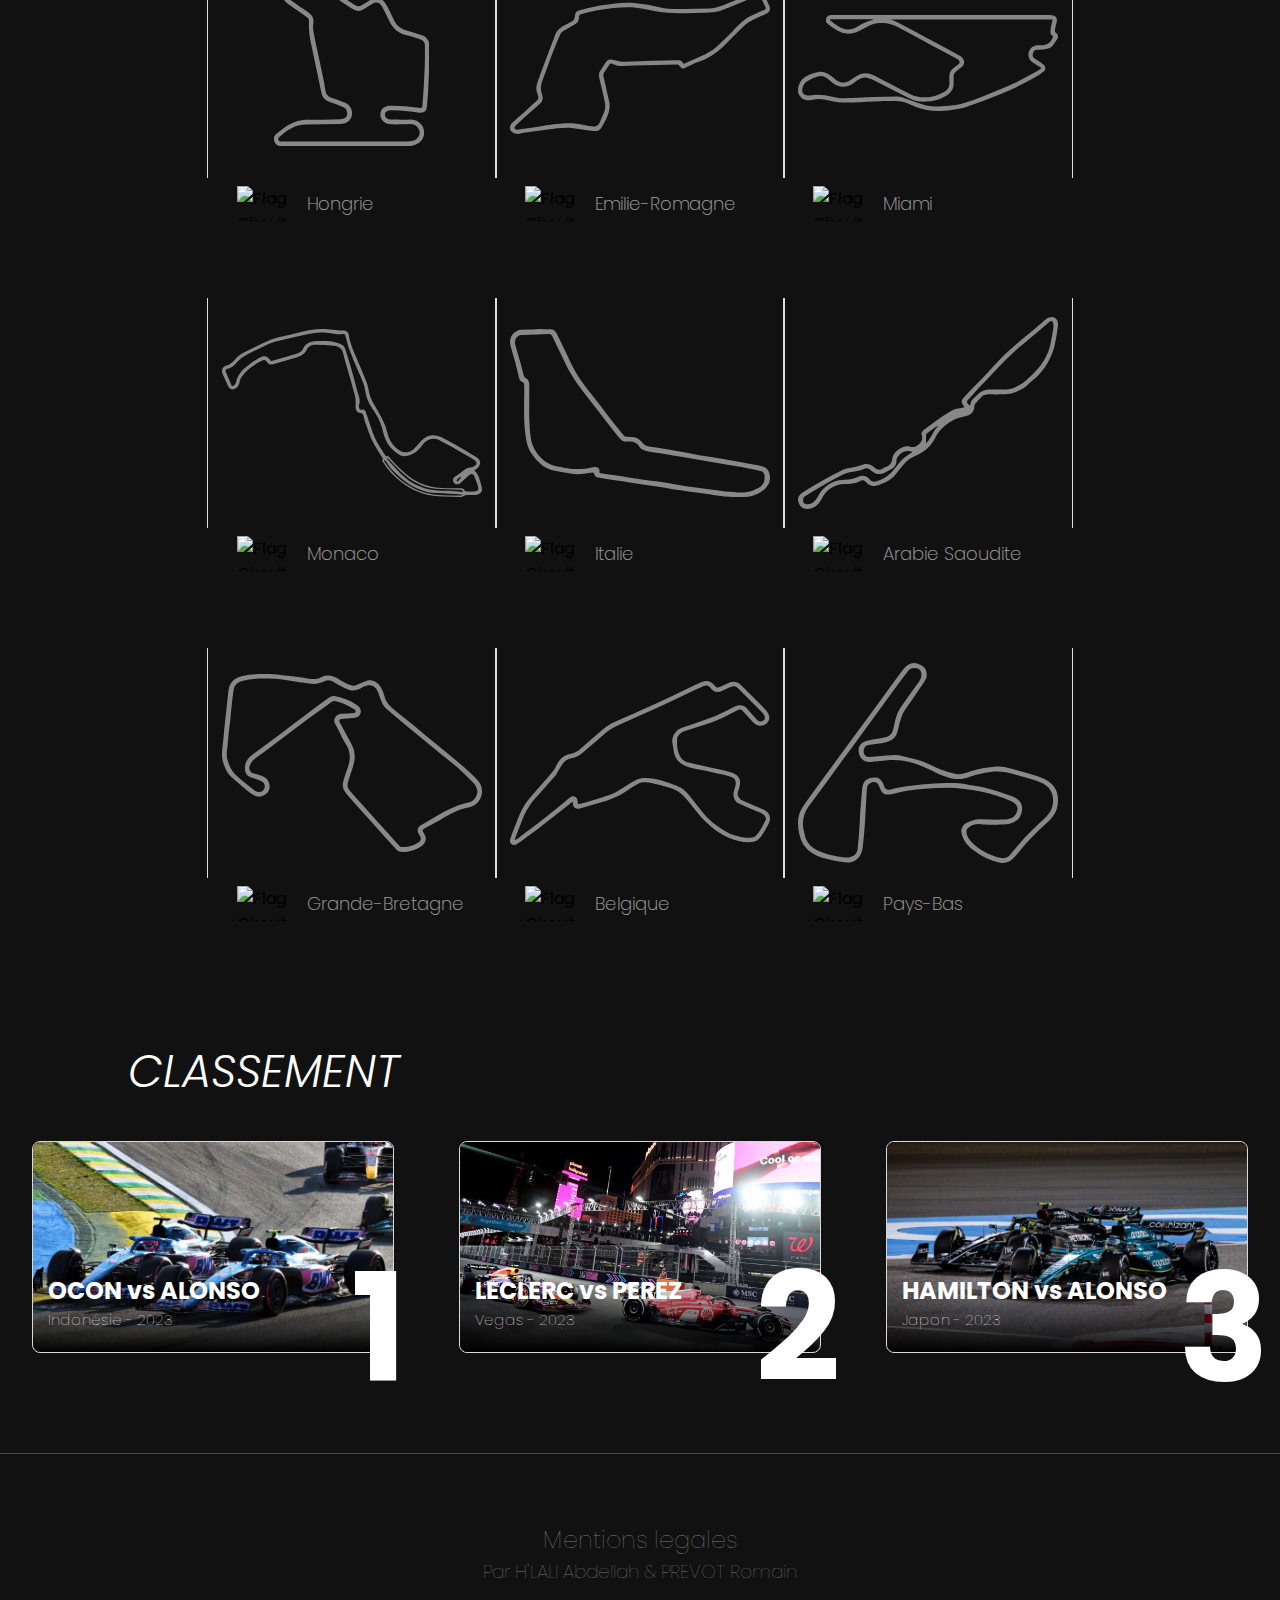
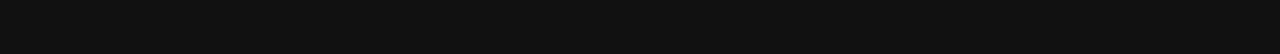
==== commit 66c19eb6: "add merlbourne (Australia) track page" ====
--- a/index.html
+++ b/index.html
@@ -19,7 +19,7 @@
     </div>
     <div class="mid">
         <a>Accueil</a>
-        <a>Circuits</a>
+        <a href="../index.html">Circuits</a>
         <a>Actualité</a>
         <a>Contact</a>
     </div>
@@ -37,14 +37,14 @@
 <div class="circuit-container">
     <div class="grid-container">
         
-        <div class="circuit-card">
+        <a href="page/australie.html"><div class="circuit-card">
             <div class="gridDivider"></div>
             <img src="media/tracks/AustraliaTrack.svg" alt="Img-circuit" class="img-circuit">
             <div class="info-circuit">
                 <img src="media/flag/australiaFlag.png" class="flag-circuit" alt="Flag Circuit">
                 <h2>Australie</h2>
             </div>
-        </div>
+        </div></a>
         <div class="circuit-card">
             <div class="gridDivider"></div>
             <img src="media/tracks/AustriaTrack.svg" alt="Img-circuit" class="img-circuit">
--- a/style.css
+++ b/style.css
@@ -149,13 +149,15 @@
 }
 
 header .mid a {
+    color: white;
+    text-decoration: none;
     font-size: 18px;
     font-weight: 100;
     transition: text-shadow 0.15s ease;
 }
 header .mid a:hover {
     cursor: pointer;
-    text-shadow: 0px 0px 3px rgba(255, 255, 255, 0.593);
+    text-shadow: 0px 0px 5px rgba(255, 255, 255, 0.593);
 }
 
 header .profil {
@@ -376,8 +378,9 @@
     header .logo-text {
         display: none;
     }
+
     header .logo-text-small {
-        display: block;*
+        display: block;
     }
 
     .top-overtake-container {
